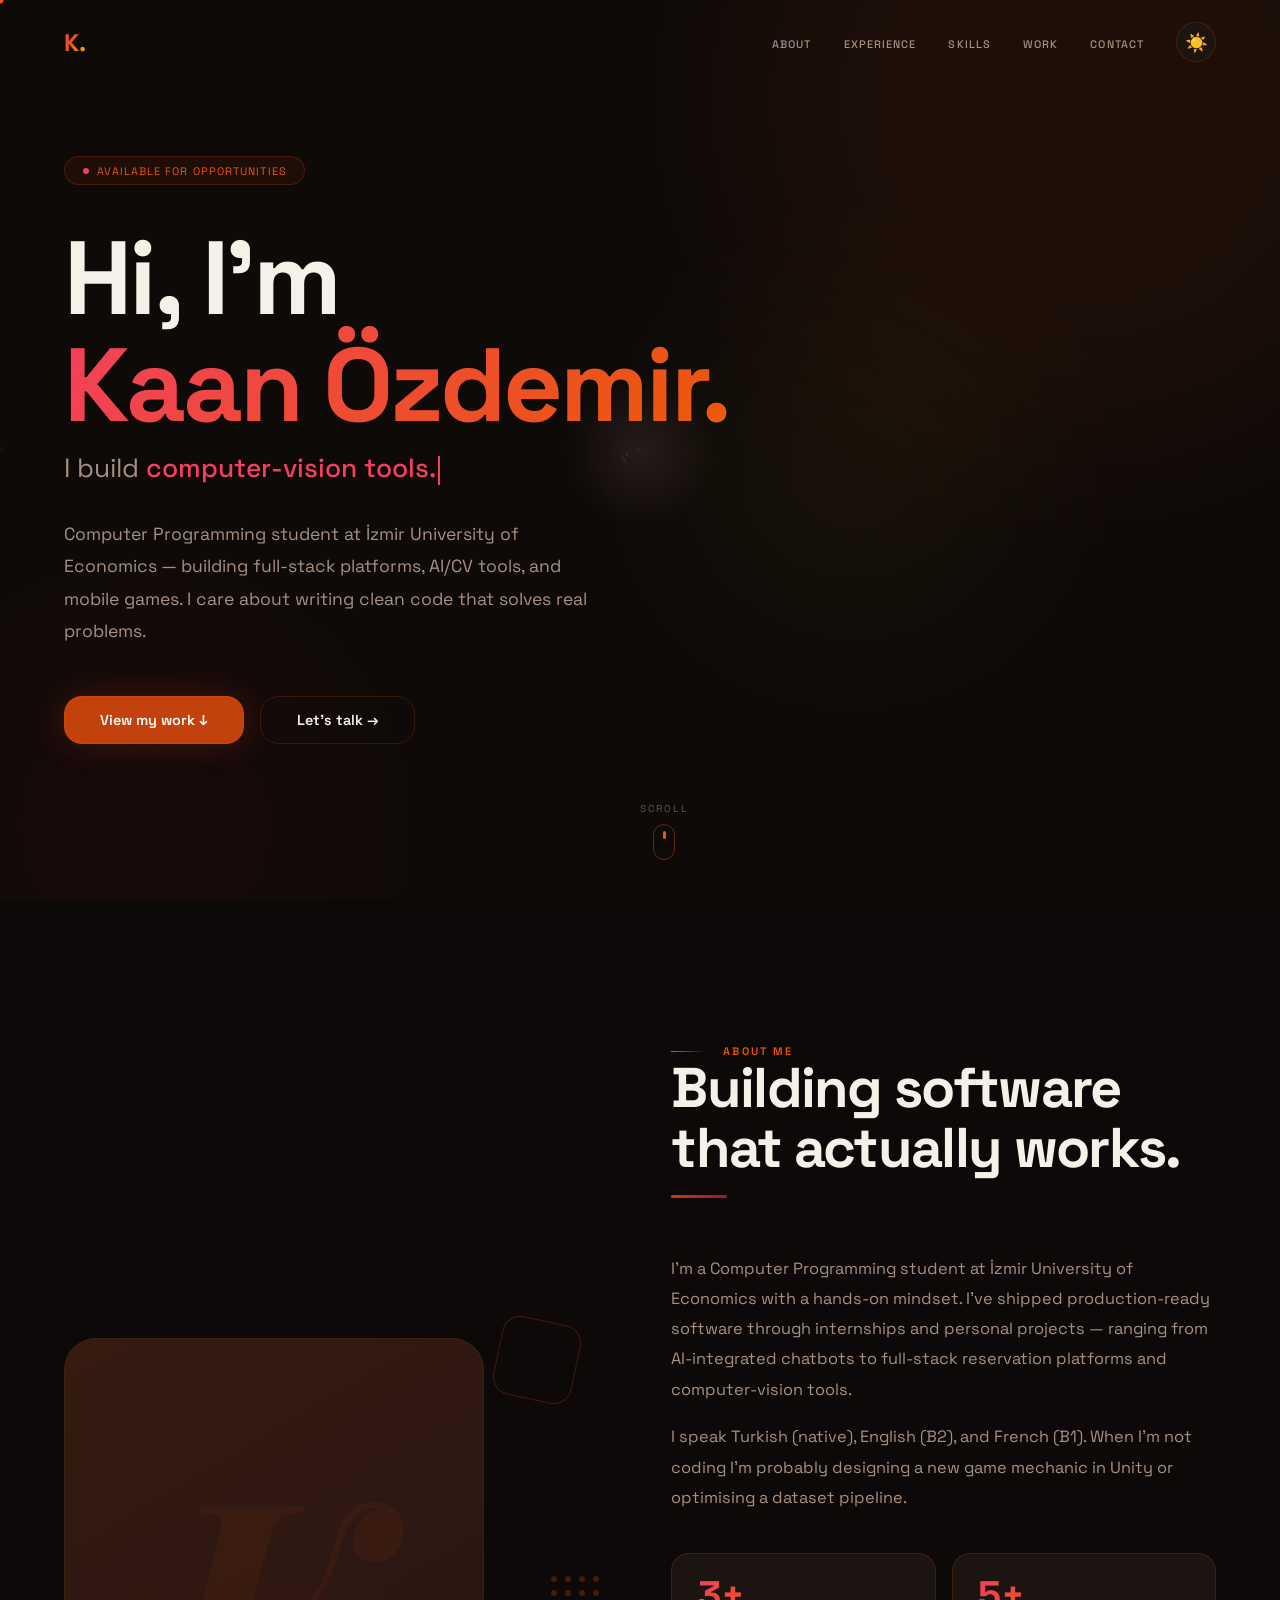
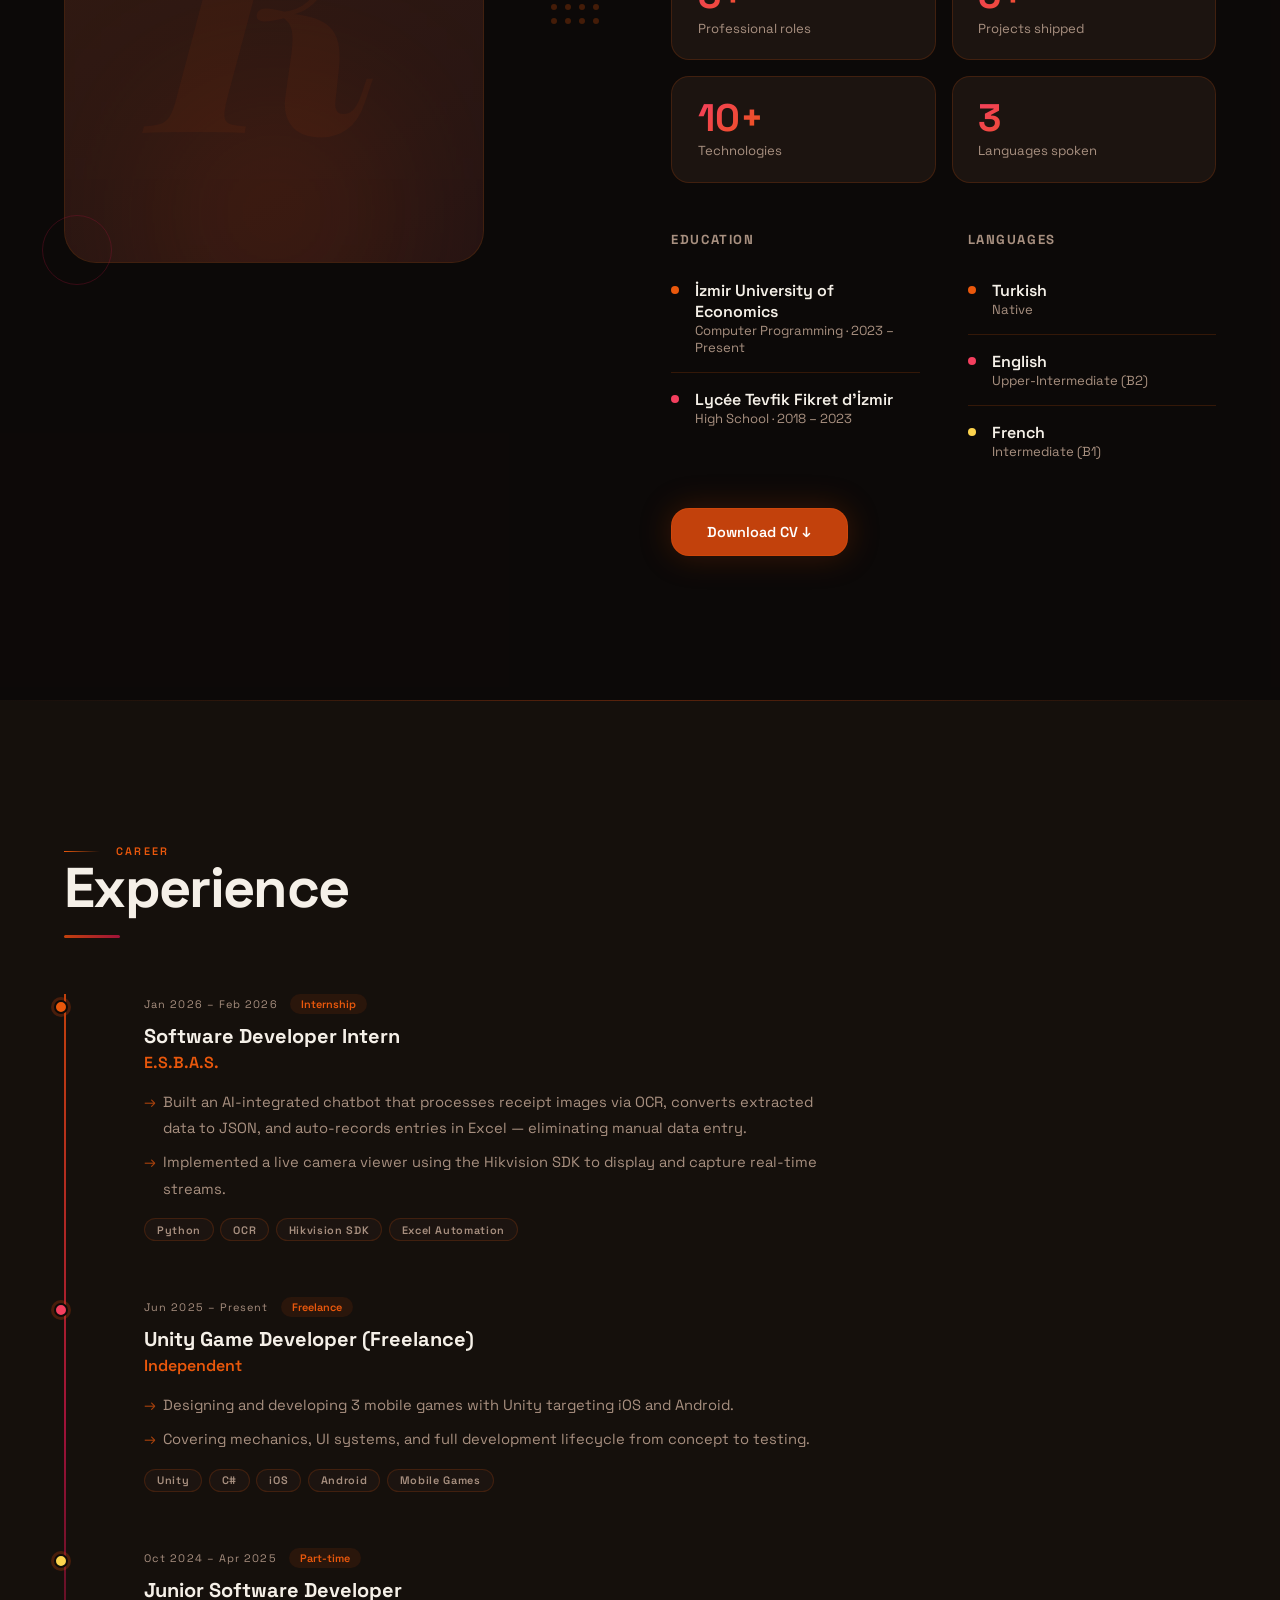
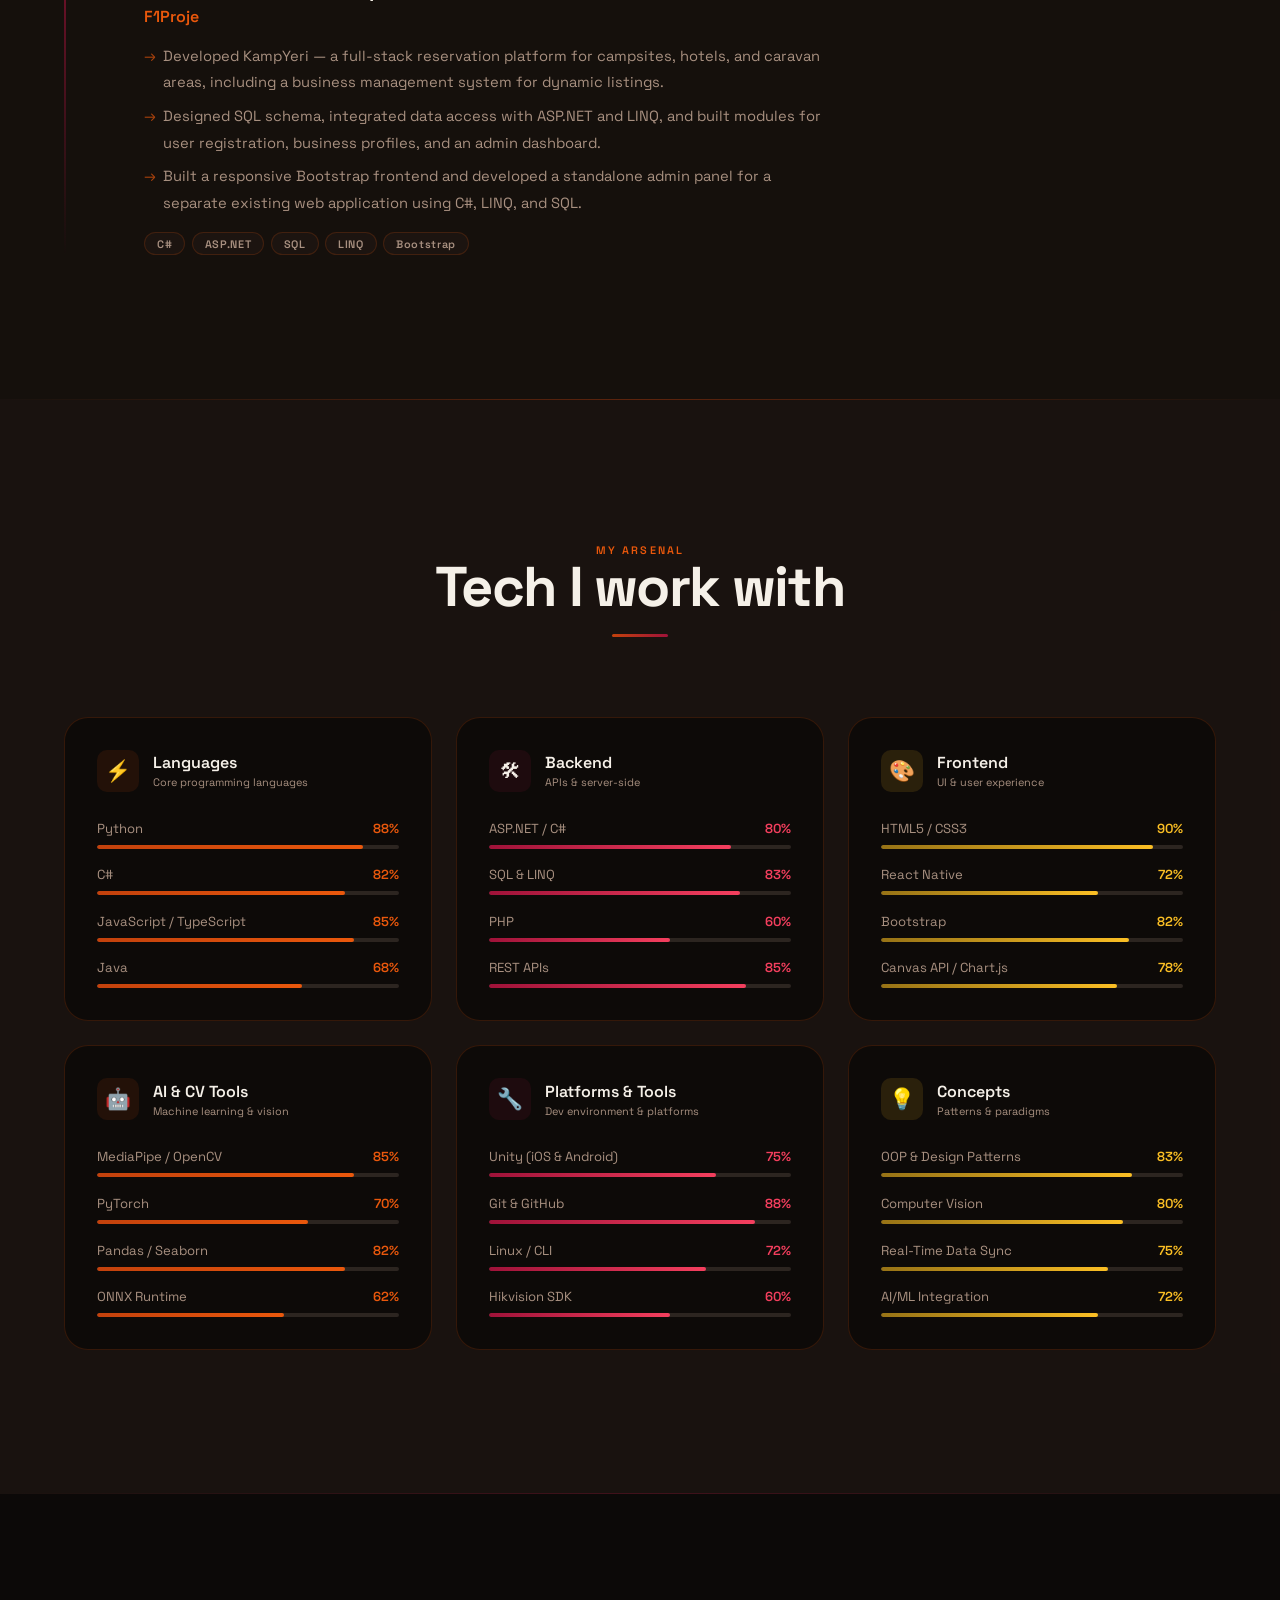
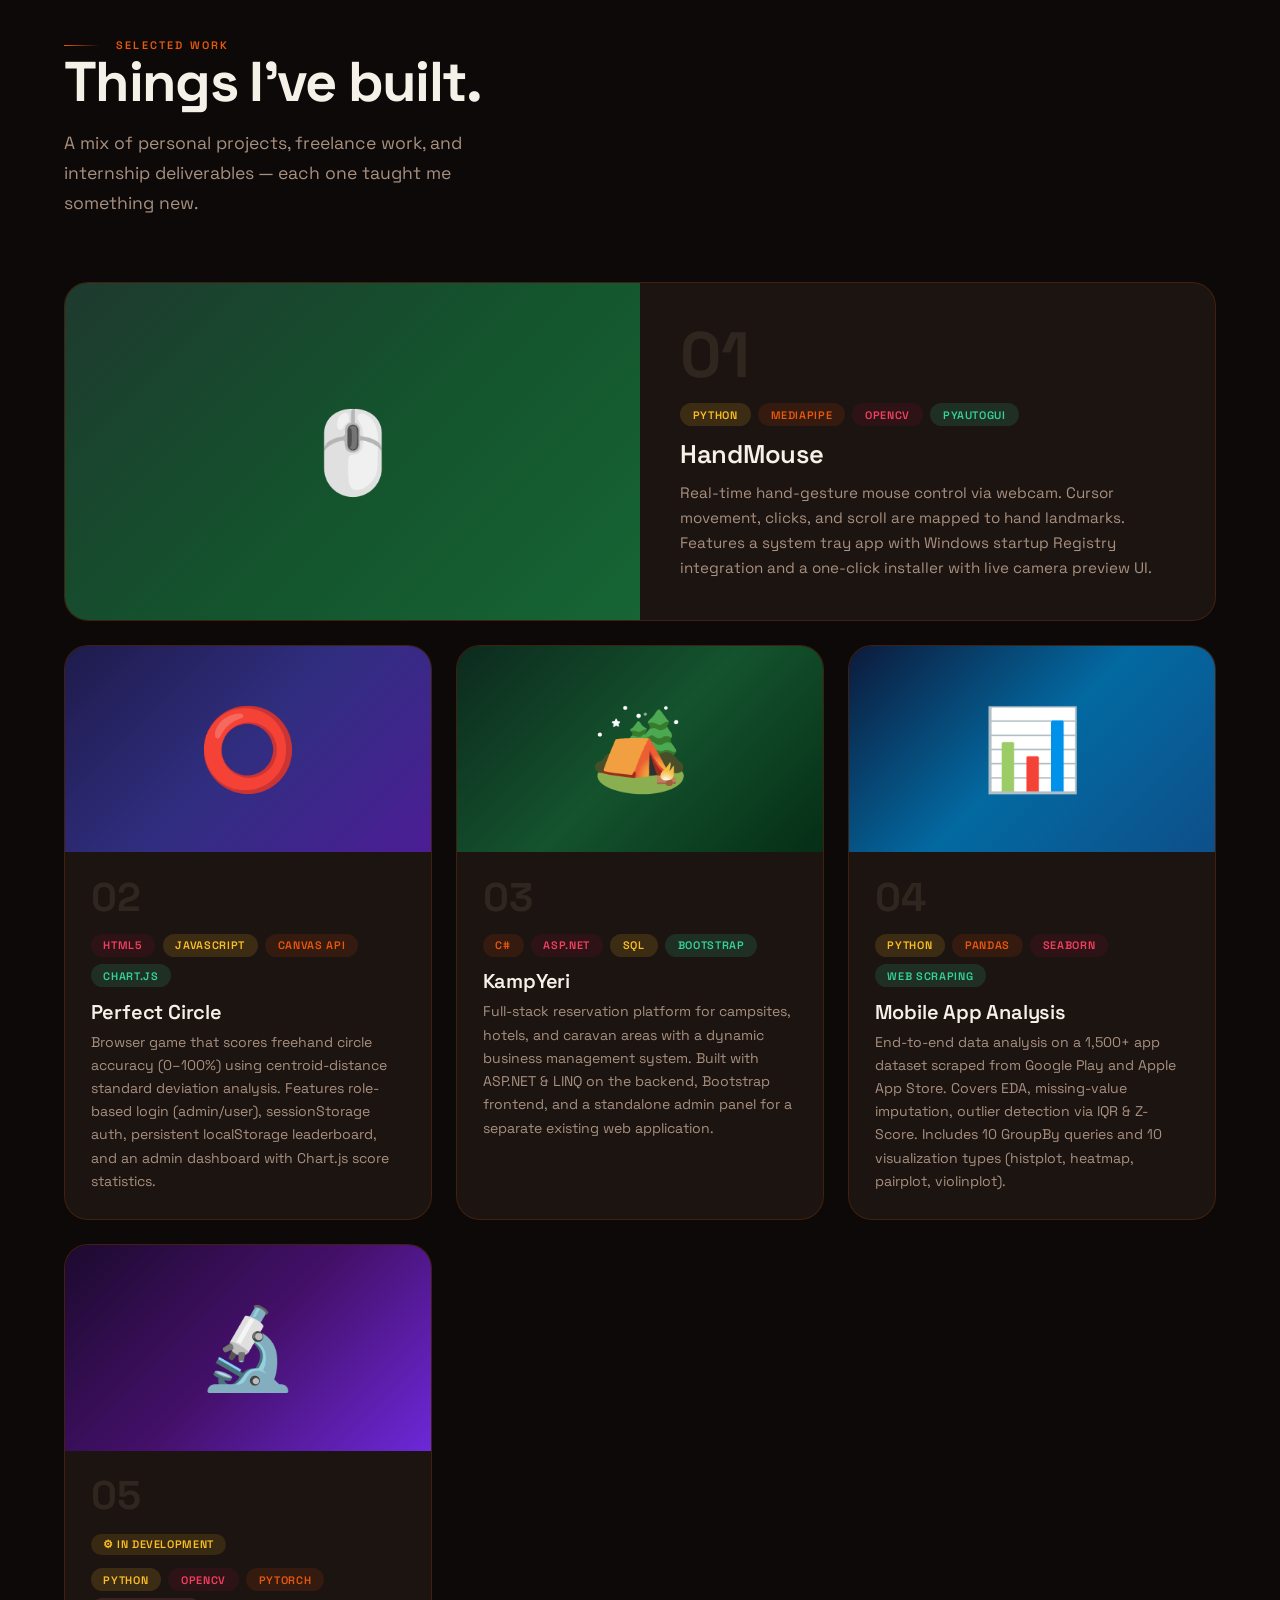
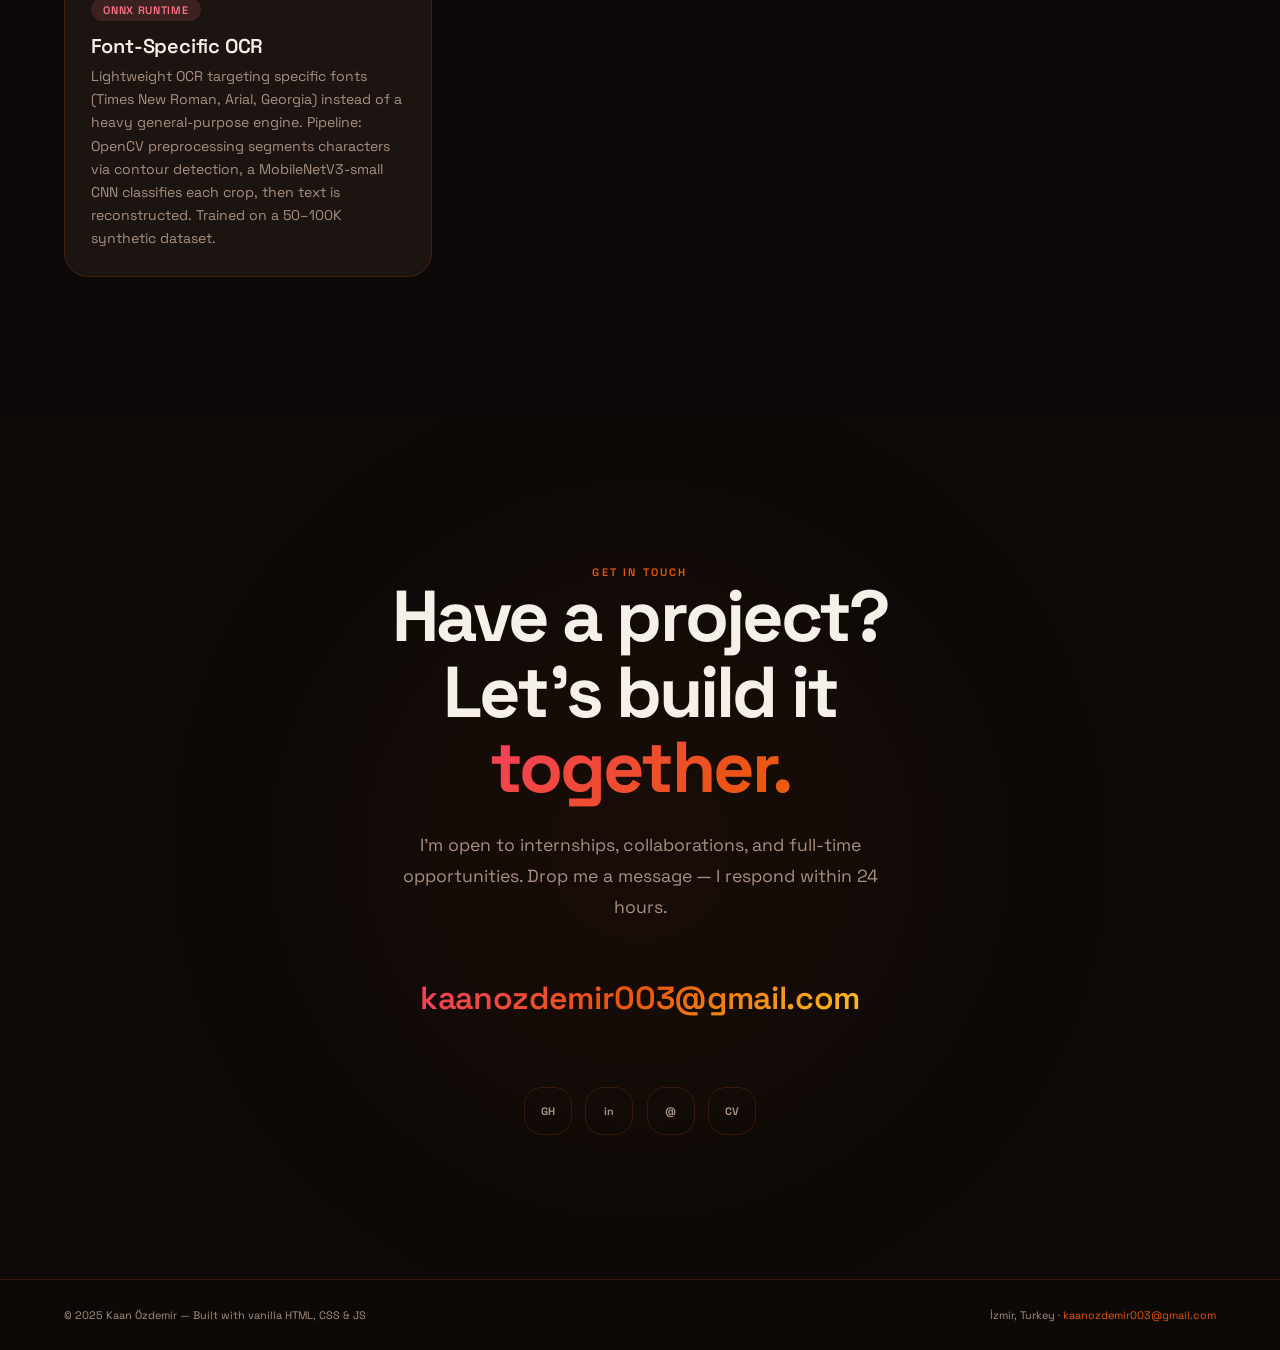
==== index.html @ 2bc6e8b9 "duzgun portfolio yuklemesi" ====
<!DOCTYPE html>
<html lang="en" data-theme="dark">
<head>
<meta charset="UTF-8">
<meta name="viewport" content="width=device-width, initial-scale=1.0">
<title>Kaan Özdemir — Software Developer</title>
<meta name="description" content="Software developer specialising in full-stack web, AI/CV solutions, and mobile games. Based in İzmir, Turkey.">

<!-- Fonts -->
<link href="https://fonts.googleapis.com/css2?family=Space+Grotesk:wght@300;400;500;600;700&family=Playfair+Display:ital,wght@1,700&display=swap" rel="stylesheet">

<!-- CSS — loaded in cascade order -->
<link rel="stylesheet" href="assets/css/00-reset.css">
<link rel="stylesheet" href="assets/css/01-tokens.css">
<link rel="stylesheet" href="assets/css/02-themes.css">
<link rel="stylesheet" href="assets/css/03-base.css">
<link rel="stylesheet" href="assets/css/04-layout.css">
<link rel="stylesheet" href="assets/css/05-cursor.css">
<link rel="stylesheet" href="assets/css/06-animations.css">
<link rel="stylesheet" href="assets/css/components/navbar.css">
<link rel="stylesheet" href="assets/css/components/hero.css">
<link rel="stylesheet" href="assets/css/components/button.css">
<link rel="stylesheet" href="assets/css/components/card.css">
<link rel="stylesheet" href="assets/css/components/timeline.css">
<link rel="stylesheet" href="assets/css/components/badge.css">
<link rel="stylesheet" href="assets/css/components/project-card.css">
<link rel="stylesheet" href="assets/css/components/footer.css">

<style>
/* ── Page-specific tweaks ── */
#about  { background: color-mix(in srgb, var(--bg) 88%, transparent); overflow: hidden; }
#contact { z-index: var(--z-content); }

.about-cols {
  display: grid;
  grid-template-columns: 1fr 1fr;
  gap: 3rem;
  margin-top: 2.5rem;
}
.about-col-title {
  font-size: var(--fs-sm);
  font-weight: 700;
  text-transform: uppercase;
  letter-spacing: .12em;
  color: var(--muted);
  margin-bottom: 1rem;
}
@media (max-width: 600px) { .about-cols { grid-template-columns: 1fr; } }
</style>
</head>
<body>

<!-- Fixed swirl canvas (always renders behind everything) -->
<canvas id="swirl-canvas"></canvas>

<!-- Custom cursor -->
<div class="cur-dot"  id="cdot"></div>
<div class="cur-ring" id="cring"></div>

<!-- ══════════════════════════════════════════
     NAV
════════════════════════════════════════════ -->
<nav class="navbar" id="navbar">
  <a href="#hero" class="logo">K.</a>
  <div class="nav-right">
    <ul class="nav-links">
      <li><a href="#about">About</a></li>
      <li><a href="#experience">Experience</a></li>
      <li><a href="#skills">Skills</a></li>
      <li><a href="#projects">Work</a></li>
      <li><a href="#contact">Contact</a></li>
    </ul>
    <button class="ttog" id="ttog" aria-label="Toggle theme">☀️</button>
  </div>
</nav>

<!-- ══════════════════════════════════════════
     HERO
════════════════════════════════════════════ -->
<section id="hero">
  <canvas id="hero-canvas"></canvas>
  <div class="orb orb1"></div>
  <div class="orb orb2"></div>
  <div class="orb orb3"></div>

  <div class="hero-content">
    <div class="hero-badge">
      <span class="bdot"></span>Available for opportunities
    </div>
    <h1 class="hero-name">
      Hi, I'm<br>
      <span class="gtxt">Kaan Özdemir.</span>
    </h1>
    <div class="hero-role">
      I build <span class="twt" id="tw"></span><span class="cblink"></span>
    </div>
    <p class="hero-desc">
      Computer Programming student at İzmir University of Economics — building
      full-stack platforms, AI/CV tools, and mobile games. I care about writing
      clean code that solves real problems.
    </p>
    <div class="hero-ctas">
      <a href="#projects" class="btn btn--primary">View my work ↓</a>
      <a href="#contact"  class="btn btn--ghost">Let's talk →</a>
    </div>
  </div>

  <div class="scr-hint">
    <span>Scroll</span>
    <div class="scr-mouse"><div class="scr-wheel"></div></div>
  </div>
</section>

<!-- ══════════════════════════════════════════
     ABOUT
════════════════════════════════════════════ -->
<section id="about">
  <div class="about-grid">
    <!-- Avatar card -->
    <div class="av-wrap rv">
      <div class="av-card">
        <div class="av-glow"></div>
        <div class="av-letter">K</div>
      </div>
      <div class="dq"></div>
      <div class="dc"></div>
      <div class="dd">
        <span></span><span></span><span></span><span></span>
        <span></span><span></span><span></span><span></span>
        <span></span><span></span><span></span><span></span>
        <span></span><span></span><span></span><span></span>
      </div>
    </div>

    <!-- Text side -->
    <div class="about-txt">
      <div class="eyebrow rv">About me</div>
      <h2 class="sec-title rv">Building software that actually works.</h2>
      <div class="aline rv"></div>

      <p class="rv">
        I'm a Computer Programming student at İzmir University of Economics with a
        hands-on mindset. I've shipped production-ready software through internships
        and personal projects — ranging from AI-integrated chatbots to full-stack
        reservation platforms and computer-vision tools.
      </p>
      <p class="rv">
        I speak Turkish (native), English (B2), and French (B1). When I'm not
        coding I'm probably designing a new game mechanic in Unity or optimising
        a dataset pipeline.
      </p>

      <!-- Stat cards -->
      <div class="stat-grid">
        <div class="stat-card rv d1"><div class="sn">3+</div><div class="sl">Professional roles</div></div>
        <div class="stat-card rv d2"><div class="sn">5+</div><div class="sl">Projects shipped</div></div>
        <div class="stat-card rv d1"><div class="sn">10+</div><div class="sl">Technologies</div></div>
        <div class="stat-card rv d2"><div class="sn">3</div><div class="sl">Languages spoken</div></div>
      </div>

      <!-- Education & Languages -->
      <div class="about-cols rv">
        <div>
          <div class="about-col-title">Education</div>
          <div class="info-row">
            <div class="info-dot"></div>
            <div>
              <div class="info-title">İzmir University of Economics</div>
              <div class="info-sub">Computer Programming · 2023 – Present</div>
            </div>
          </div>
          <div class="info-row">
            <div class="info-dot" style="background:var(--accent2-l)"></div>
            <div>
              <div class="info-title">Lycée Tevfik Fikret d'İzmir</div>
              <div class="info-sub">High School · 2018 – 2023</div>
            </div>
          </div>
        </div>
        <div>
          <div class="about-col-title">Languages</div>
          <div class="info-row">
            <div class="info-dot"></div>
            <div>
              <div class="info-title">Turkish</div>
              <div class="info-sub">Native</div>
            </div>
          </div>
          <div class="info-row">
            <div class="info-dot" style="background:var(--accent2-l)"></div>
            <div>
              <div class="info-title">English</div>
              <div class="info-sub">Upper-Intermediate (B2)</div>
            </div>
          </div>
          <div class="info-row">
            <div class="info-dot" style="background:var(--amber-l)"></div>
            <div>
              <div class="info-title">French</div>
              <div class="info-sub">Intermediate (B1)</div>
            </div>
          </div>
        </div>
      </div>

      <div class="rv" style="margin-top:2rem">
        <a href="Kaan_Ozdemir_CV.pdf" target="_blank" class="btn btn--primary">Download CV ↓</a>
      </div>
    </div>
  </div>
</section>

<!-- ══════════════════════════════════════════
     EXPERIENCE
════════════════════════════════════════════ -->
<section id="experience">
  <div class="eyebrow rv">Career</div>
  <h2 class="sec-title rv">Experience</h2>
  <div class="aline rv"></div>

  <div class="tl-wrap" style="max-width:760px">
    <div class="tl-line"></div>
    <!-- Items injected by experience-loader.js -->
    <div id="experience-wrap"></div>
  </div>
</section>

<!-- ══════════════════════════════════════════
     SKILLS
════════════════════════════════════════════ -->
<section id="skills">
  <div class="sk-header">
    <div class="eyebrow rv">My arsenal</div>
    <h2 class="sec-title rv">Tech I work with</h2>
    <div class="aline rv"></div>
  </div>
  <!-- Cards injected by skills-loader.js -->
  <div class="sk-grid" id="skills-grid"></div>
</section>

<!-- ══════════════════════════════════════════
     PROJECTS
════════════════════════════════════════════ -->
<section id="projects">
  <div class="eyebrow rv">Selected work</div>
  <h2 class="sec-title rv">Things I've built.</h2>
  <p class="proj-sub rv">
    A mix of personal projects, freelance work, and internship deliverables —
    each one taught me something new.
  </p>
  <!-- Cards injected by project-loader.js -->
  <div class="pg" id="projects-grid"></div>
</section>

<!-- ══════════════════════════════════════════
     CONTACT
════════════════════════════════════════════ -->
<section id="contact">
  <div class="c-orb"></div>
  <div class="eyebrow c-label rv">Get in touch</div>
  <h2 class="c-head rv">
    Have a project?<br>Let's build it <span class="gtxt">together.</span>
  </h2>
  <p class="c-sub rv">
    I'm open to internships, collaborations, and full-time opportunities.
    Drop me a message — I respond within 24 hours.
  </p>
  <a href="mailto:kaanozdemir003@gmail.com" class="c-email rv">
    kaanozdemir003@gmail.com
  </a><br><br>

  <div class="socials rv">
    <a href="https://github.com/Kozdemir03" target="_blank" rel="noopener" class="soc" title="GitHub">GH</a>
    <a href="https://linkedin.com/in/kaan-ozdemir-540637389" target="_blank" rel="noopener" class="soc" title="LinkedIn">in</a>
    <a href="mailto:kaanozdemir003@gmail.com" class="soc" title="Email">@</a>
    <a href="Kaan_Ozdemir_CV.pdf" target="_blank" class="soc" title="Download CV">CV</a>
  </div>
</section>

<!-- ══════════════════════════════════════════
     FOOTER
════════════════════════════════════════════ -->
<footer class="site-footer">
  <span>© 2025 Kaan Özdemir — Built with vanilla HTML, CSS &amp; JS</span>
  <span>İzmir, Turkey · <a href="mailto:kaanozdemir003@gmail.com">kaanozdemir003@gmail.com</a></span>
</footer>

<!-- JS — ES modules (no build step required) -->
<script type="module" src="assets/js/main.js"></script>

</body>
</html>
---- assets/css/01-tokens.css ----
/* ── DESIGN TOKENS ───────────────────────── */
:root {
  /* Fonts */
  --f-sans:    'Space Grotesk', sans-serif;
  --f-display: 'Playfair Display', serif;

  /* Font sizes */
  --fs-xs:   0.68rem;
  --fs-sm:   0.82rem;
  --fs-base: 1rem;
  --fs-lg:   1.1rem;
  --fs-xl:   1.25rem;
  --fs-2xl:  1.6rem;

  /* Spacing (8-pt scale) */
  --sp-1:  4px;
  --sp-2:  8px;
  --sp-3:  12px;
  --sp-4:  16px;
  --sp-6:  24px;
  --sp-8:  32px;
  --sp-12: 48px;
  --sp-16: 64px;
  --sp-24: 96px;

  /* Radius */
  --r-sm:   10px;
  --r-md:   18px;
  --r-lg:   24px;
  --r-xl:   32px;
  --r-full: 9999px;

  /* Transitions */
  --tr-fast: 150ms ease;
  --tr-base: 250ms ease;
  --tr-slow: 450ms ease;

  /* Z-index layers */
  --z-bg:     0;
  --z-content:10;
  --z-nav:    100;
  --z-cursor: 9999;
}
---- assets/css/02-themes.css ----
/* ── THEMES ──────────────────────────────── */
:root,
[data-theme="light"] {
  --bg:       #faf8f3;
  --surface:  #eee8da;
  --surface2: #e4ddd0;
  --card:     #f4f0e8;
  --accent:   #5b21b6;
  --accent-l: #7c3aed;
  --accent2:  #c2410c;
  --accent2-l:#ea580c;
  --amber:    #b45309;
  --amber-l:  #d97706;
  --text:     #1c1917;
  --muted:    #78716c;
  --border:   rgba(91,33,182,.14);
  --border-h: rgba(91,33,182,.38);
  --grad:     linear-gradient(135deg,#7c3aed,#ea580c,#d97706);
  --nav-blur: rgba(250,248,243,.92);
  --shadow:   0 4px 24px rgba(0,0,0,.06);
  --sh-lg:    0 12px 48px rgba(0,0,0,.10);
  /* Swirl palette RGB triplets */
  --pa: 96,165,250;
  --pb: 251,146,60;
}

[data-theme="dark"] {
  --bg:       #0d0a08;
  --surface:  #1c1410;
  --surface2: #261e17;
  --card:     #1f1812;
  --accent:   #c2410c;
  --accent-l: #ea580c;
  --accent2:  #9f1239;
  --accent2-l:#f43f5e;
  --amber:    #fbbf24;
  --amber-l:  #fcd34d;
  --text:     #f5f0e8;
  --muted:    #a89080;
  --border:   rgba(234,88,12,.18);
  --border-h: rgba(234,88,12,.48);
  --grad:     linear-gradient(135deg,#f43f5e,#ea580c,#fbbf24);
  --nav-blur: rgba(13,10,8,.9);
  --shadow:   0 4px 24px rgba(0,0,0,.35);
  --sh-lg:    0 12px 48px rgba(0,0,0,.5);
  --pa: 245,240,232;
  --pb: 244,63,94;
}
---- assets/css/03-base.css ----
/* ── BASE ─────────────────────────────────── */
body {
  font-family: var(--f-sans);
  background: var(--bg);
  color: var(--text);
  cursor: none;
  overflow-x: hidden;
  transition: background var(--tr-slow), color var(--tr-slow);
}

h1,h2,h3,h4 {
  line-height: 1.1;
  letter-spacing: -.02em;
}

p { line-height: 1.8; }

/* Gradient text utility */
.gtxt {
  background: var(--grad);
  -webkit-background-clip: text;
  -webkit-text-fill-color: transparent;
  background-clip: text;
  background-size: 200%;
  animation: gsh 6s ease infinite;
}
@keyframes gsh {
  0%,100% { background-position: 0% 50% }
  50%      { background-position: 100% 50% }
}

/* Eyebrow label */
.eyebrow {
  display: flex;
  align-items: center;
  gap: 1rem;
  font-size: var(--fs-xs);
  letter-spacing: .2em;
  text-transform: uppercase;
  color: var(--accent-l);
  font-weight: 600;
  transition: color var(--tr-slow);
}
.eyebrow::before {
  content: '';
  width: 36px;
  height: 1px;
  background: linear-gradient(to right, var(--accent-l), transparent);
}

/* Section title */
.sec-title {
  font-size: clamp(2rem, 5vw, 3.5rem);
  font-weight: 700;
  letter-spacing: -.03em;
  line-height: 1.08;
  margin-bottom: 1rem;
}

/* Accent line */
.aline {
  width: 56px;
  height: 3px;
  background: linear-gradient(to right, var(--accent), var(--accent2));
  border-radius: var(--r-full);
  margin-bottom: 3.5rem;
  transition: background var(--tr-slow);
}

/* Scroll reveal */
.rv {
  opacity: 0;
  transform: translateY(36px);
  transition: opacity .85s cubic-bezier(.4,0,.2,1),
              transform .85s cubic-bezier(.4,0,.2,1);
}
.rv.on { opacity: 1; transform: translateY(0); }
.d1 { transition-delay: .1s }
.d2 { transition-delay: .2s }
.d3 { transition-delay: .3s }

/* Canvas layers */
#swirl-canvas {
  position: fixed;
  inset: 0;
  pointer-events: none;
  z-index: var(--z-bg);
}
#hero-canvas {
  position: absolute;
  inset: 0;
  pointer-events: none;
  z-index: 0;
}

/* Reduced-motion overrides */
@media (prefers-reduced-motion: reduce) {
  *, *::before, *::after {
    animation-duration: .01ms !important;
    transition-duration: .01ms !important;
  }
  #swirl-canvas, #hero-canvas { display: none; }
}
---- assets/css/04-layout.css ----
/* ── LAYOUT ───────────────────────────────── */
.container {
  width: 100%;
  max-width: 1280px;
  margin: 0 auto;
  padding: 0 5%;
}

section {
  padding: 9rem 5%;
  position: relative;
  z-index: var(--z-content);
  transition: background var(--tr-slow);
}

/* Responsive */
@media (max-width: 900px) {
  section { padding: 6rem 4%; }
}
@media (max-width: 680px) {
  section { padding: 5rem 5%; }
}
---- assets/css/05-cursor.css ----
/* ── CUSTOM CURSOR ───────────────────────── */
.cur-dot {
  width: 7px; height: 7px;
  background: var(--accent-l);
  border-radius: 50%;
  position: fixed;
  pointer-events: none;
  z-index: var(--z-cursor);
  transform: translate(-50%,-50%);
  transition: transform var(--tr-fast), background var(--tr-slow);
}
.cur-ring {
  width: 32px; height: 32px;
  border: 1.5px solid color-mix(in srgb, var(--accent-l) 55%, transparent);
  border-radius: 50%;
  position: fixed;
  pointer-events: none;
  z-index: calc(var(--z-cursor) - 1);
  transform: translate(-50%,-50%);
  transition: width .25s, height .25s, border-color var(--tr-slow);
}

/* Click ripple */
.ripple {
  position: fixed;
  border-radius: 50%;
  border: 2px solid var(--accent-l);
  transform: translate(-50%,-50%);
  pointer-events: none;
  z-index: calc(var(--z-cursor) - 2);
  animation: rippleOut .65s cubic-bezier(.15,.6,.35,1) forwards;
  width: 0; height: 0;
}
@keyframes rippleOut {
  0%   { width:0;     height:0;     opacity:.8; border-width:2px }
  100% { width:100px; height:100px; opacity:0;  border-width:.5px }
}

@media (pointer: coarse) {
  .cur-dot, .cur-ring { display: none; }
  body { cursor: auto; }
}
---- assets/css/06-animations.css ----
/* ── ANIMATIONS ──────────────────────────── */
@keyframes fdUp  { from{opacity:0;transform:translateY(24px)} to{opacity:1;transform:translateY(0)} }
@keyframes fdDn  { from{opacity:0;transform:translateY(-16px)} to{opacity:1;transform:translateY(0)} }
@keyframes forb  { 0%,100%{transform:translate(0,0) scale(1)} 50%{transform:translate(40px,-40px) scale(1.05)} }
@keyframes bpls  { 0%,100%{opacity:1;transform:scale(1)} 50%{opacity:.4;transform:scale(.7)} }
@keyframes cblink{ 0%,100%{opacity:1} 50%{opacity:0} }
@keyframes swheel{ 0%{opacity:1;transform:translateY(0)} 80%{opacity:0;transform:translateY(10px)} 100%{opacity:0;transform:translateY(0)} }
@keyframes gsh   { 0%,100%{background-position:0% 50%} 50%{background-position:100% 50%} }
@keyframes tlBar { from{transform:scaleY(0)} to{transform:scaleY(1)} }
@keyframes skFill{ from{width:0} to{width:var(--target-w)} }

/* Floating orbs */
.orb { position:absolute; border-radius:50%; filter:blur(90px); pointer-events:none; }
.orb1{ width:700px;height:700px;background:var(--accent); top:-250px;right:-150px; opacity:.09;animation:forb 12s ease-in-out infinite }
.orb2{ width:450px;height:450px;background:var(--accent2);bottom:-150px;left:-80px;opacity:.07;animation:forb 14s ease-in-out infinite reverse }
.orb3{ width:300px;height:300px;background:var(--amber);  top:35%;left:55%;       opacity:.05;animation:forb 10s ease-in-out 2s infinite }
---- assets/css/components/navbar.css ----
/* ── NAVBAR ───────────────────────────────── */
.navbar {
  position: fixed;
  top: 0; left: 0; right: 0;
  z-index: var(--z-nav);
  padding: 1.4rem 5%;
  display: flex;
  justify-content: space-between;
  align-items: center;
  transition: all .4s;
}
.navbar.scrolled {
  background: var(--nav-blur);
  backdrop-filter: blur(20px);
  -webkit-backdrop-filter: blur(20px);
  border-bottom: 1px solid var(--border);
  padding: .9rem 5%;
}

.logo {
  font-size: 1.5rem;
  font-weight: 700;
  letter-spacing: -.02em;
  background: var(--grad);
  -webkit-background-clip: text;
  -webkit-text-fill-color: transparent;
  background-clip: text;
}

.nav-right {
  display: flex;
  align-items: center;
  gap: 2rem;
}
.nav-links {
  display: flex;
  gap: 2rem;
}
.nav-links a {
  color: var(--muted);
  font-size: var(--fs-xs);
  font-weight: 500;
  letter-spacing: .1em;
  text-transform: uppercase;
  transition: color var(--tr-base);
  position: relative;
}
.nav-links a::after {
  content: '';
  position: absolute;
  bottom: -3px; left: 0;
  width: 0; height: 1px;
  background: var(--accent-l);
  transition: width .3s;
}
.nav-links a:hover { color: var(--text); }
.nav-links a:hover::after,
.nav-links a.is-active::after { width: 100%; }
.nav-links a.is-active { color: var(--accent-l); }

/* Theme toggle button */
.ttog {
  width: 40px; height: 40px;
  border-radius: 50%;
  border: 1px solid var(--border);
  background: var(--surface);
  cursor: none;
  font-size: 1.15rem;
  display: flex;
  align-items: center;
  justify-content: center;
  transition: background var(--tr-slow), border-color var(--tr-slow), transform var(--tr-base);
  flex-shrink: 0;
}
.ttog:hover {
  border-color: var(--border-h);
  background: var(--surface2);
  transform: scale(1.1) rotate(15deg);
}

@media (max-width: 680px) {
  .nav-links { gap: 1.2rem; }
  .navbar { padding: 1rem 4%; }
  .navbar.scrolled { padding: .8rem 4%; }
}
@media (max-width: 480px) {
  .nav-links li:nth-child(3),
  .nav-links li:nth-child(4) { display: none; }
}
---- assets/css/components/hero.css ----
/* ── HERO ─────────────────────────────────── */
#hero {
  position: relative;
  min-height: 100vh;
  display: flex;
  align-items: center;
  padding: 0 5%;
  overflow: hidden;
  background: var(--bg);
  transition: background var(--tr-slow);
  z-index: var(--z-content);
}

.hero-content {
  position: relative;
  z-index: 2;
  max-width: 820px;
}

/* Status badge */
.hero-badge {
  display: inline-flex;
  align-items: center;
  gap: .55rem;
  background: color-mix(in srgb, var(--accent) 10%, transparent);
  border: 1px solid color-mix(in srgb, var(--accent) 25%, transparent);
  border-radius: var(--r-full);
  padding: .42rem 1.1rem;
  font-size: var(--fs-xs);
  color: var(--accent-l);
  margin-bottom: 2.5rem;
  letter-spacing: .1em;
  text-transform: uppercase;
  animation: fdUp .8s ease both;
}
.bdot {
  width: 6px; height: 6px;
  border-radius: 50%;
  background: var(--accent2-l);
  animation: bpls 2s infinite;
}

/* Name */
.hero-name {
  font-size: clamp(3rem, 8.5vw, 6.5rem);
  font-weight: 700;
  line-height: 1.03;
  letter-spacing: -.03em;
  margin-bottom: .75rem;
  animation: fdUp .8s .1s ease both;
}

/* Typewriter role line */
.hero-role {
  font-size: clamp(1.1rem, 2.8vw, 1.65rem);
  color: var(--muted);
  margin-bottom: 1.75rem;
  min-height: 2.4rem;
  animation: fdUp .8s .2s ease both;
}
.twt { color: var(--accent2-l); font-weight: 500; }
.cblink {
  display: inline-block;
  width: 2px; height: 1.1em;
  background: var(--accent2-l);
  vertical-align: text-bottom;
  margin-left: 2px;
  animation: cblink .85s infinite;
}

/* Description */
.hero-desc {
  font-size: var(--fs-lg);
  color: var(--muted);
  line-height: 1.85;
  max-width: 540px;
  margin-bottom: 3rem;
  animation: fdUp .8s .3s ease both;
}

/* CTA buttons */
.hero-ctas {
  display: flex;
  gap: 1rem;
  flex-wrap: wrap;
  animation: fdUp .8s .4s ease both;
}

/* Scroll hint */
.scr-hint {
  position: absolute;
  bottom: 2.5rem;
  left: 50%;
  transform: translateX(-50%);
  display: flex;
  flex-direction: column;
  align-items: center;
  gap: .55rem;
  animation: fdDn 1s 1.2s ease both;
}
.scr-hint span {
  font-size: .63rem;
  letter-spacing: .2em;
  text-transform: uppercase;
  color: var(--muted);
  opacity: .55;
}
.scr-mouse {
  width: 22px; height: 36px;
  border: 1.5px solid color-mix(in srgb, var(--accent-l) 40%, transparent);
  border-radius: 11px;
  display: flex;
  justify-content: center;
  padding-top: 6px;
}
.scr-wheel {
  width: 3px; height: 8px;
  background: var(--accent-l);
  border-radius: var(--r-full);
  animation: swheel 1.8s ease-in-out infinite;
}

@media (max-width: 680px) {
  .hero-ctas { flex-direction: column; }
  #hero { padding: 0 5% 6rem; }
}
---- assets/css/components/button.css ----
/* ── BUTTONS ──────────────────────────────── */
.btn {
  padding: .88rem 2.2rem;
  border-radius: var(--r-md);
  font-family: var(--f-sans);
  font-size: .9rem;
  font-weight: 600;
  cursor: none;
  display: inline-flex;
  align-items: center;
  gap: .5rem;
  transition: all .3s;
}

/* Primary */
.btn--primary {
  background: var(--accent);
  color: #fff;
  border: 1px solid color-mix(in srgb, var(--accent-l) 30%, transparent);
  box-shadow: 0 0 32px color-mix(in srgb, var(--accent) 25%, transparent);
  transition: all .3s, background var(--tr-slow), box-shadow var(--tr-slow);
}
.btn--primary:hover {
  transform: translateY(-3px);
  box-shadow: 0 0 52px color-mix(in srgb, var(--accent) 45%, transparent);
}

/* Ghost / outline */
.btn--ghost {
  background: transparent;
  color: var(--text);
  border: 1px solid var(--border);
  transition: all .3s, border-color var(--tr-slow), color var(--tr-slow);
}
.btn--ghost:hover {
  border-color: var(--border-h);
  color: var(--accent-l);
  background: color-mix(in srgb, var(--accent) 6%, transparent);
  transform: translateY(-3px);
}

/* Small variant */
.btn--sm {
  padding: .5rem 1.2rem;
  font-size: var(--fs-xs);
  border-radius: var(--r-sm);
}
---- assets/css/components/card.css ----
/* ── CARDS (generic) ─────────────────────── */

/* ─ About avatar card ─ */
.av-wrap { position: relative; }
.av-card {
  aspect-ratio: 4/5;
  max-width: 420px;
  background: var(--surface);
  border: 1px solid var(--border);
  border-radius: var(--r-xl);
  position: relative;
  overflow: hidden;
  transition: background var(--tr-slow), border-color var(--tr-slow);
}
.av-card::before {
  content: '';
  position: absolute;
  inset: 0;
  background: linear-gradient(150deg,
    color-mix(in srgb, var(--accent) 15%, transparent),
    color-mix(in srgb, var(--accent2) 7%, transparent));
}
.av-glow {
  position: absolute;
  bottom: -60px; left: 50%;
  transform: translateX(-50%);
  width: 220px; height: 220px;
  background: var(--accent);
  filter: blur(80px);
  opacity: .16;
  transition: background var(--tr-slow);
}
.av-letter {
  position: absolute;
  inset: 0;
  display: flex;
  align-items: center;
  justify-content: center;
  font-size: 20rem;
  font-weight: 700;
  color: color-mix(in srgb, var(--accent) 8%, transparent);
  font-family: var(--f-display);
  font-style: italic;
  line-height: 1;
  user-select: none;
}

/* Decorative shapes */
.dq {
  position: absolute;
  top: -18px; right: -18px;
  width: 80px; height: 80px;
  border: 1.5px solid color-mix(in srgb, var(--accent) 30%, transparent);
  border-radius: 18px;
  transform: rotate(12deg);
}
.dc {
  position: absolute;
  bottom: -22px; left: -22px;
  width: 70px; height: 70px;
  border: 1.5px solid color-mix(in srgb, var(--accent2) 30%, transparent);
  border-radius: 50%;
}
.dd {
  position: absolute;
  top: 50%; right: -40px;
  transform: translateY(-50%);
  display: grid;
  grid-template-columns: repeat(4, 6px);
  gap: 8px;
}
.dd span {
  width: 6px; height: 6px;
  border-radius: 50%;
  background: color-mix(in srgb, var(--accent-l) 25%, transparent);
  display: block;
}

/* ─ About text ─ */
.about-grid {
  display: grid;
  grid-template-columns: 1fr 1.1fr;
  gap: 7rem;
  align-items: center;
}
.about-txt p {
  color: var(--muted);
  line-height: 1.85;
  margin-bottom: 1.1rem;
  font-size: 1.02rem;
  transition: color var(--tr-slow);
}

/* ─ Stat cards ─ */
.stat-grid {
  display: grid;
  grid-template-columns: 1fr 1fr;
  gap: 1rem;
  margin: 2.5rem 0 3rem;
}
.stat-card {
  padding: 1.4rem 1.6rem;
  background: var(--surface);
  border: 1px solid var(--border);
  border-radius: var(--r-md);
  transition: border-color .3s, transform .3s, background var(--tr-slow);
}
.stat-card:hover {
  border-color: var(--border-h);
  transform: translateY(-3px);
}
.sn {
  font-size: 2.4rem;
  font-weight: 700;
  line-height: 1;
  margin-bottom: .3rem;
  background: var(--grad);
  -webkit-background-clip: text;
  -webkit-text-fill-color: transparent;
  background-clip: text;
}
.sl { font-size: var(--fs-sm); color: var(--muted); }

/* ─ Education / language card ─ */
.info-row {
  display: flex;
  align-items: flex-start;
  gap: 1rem;
  padding: 1rem 0;
  border-bottom: 1px solid var(--border);
}
.info-row:last-child { border-bottom: none; }
.info-dot {
  width: 8px; height: 8px;
  background: var(--accent-l);
  border-radius: 50%;
  flex-shrink: 0;
  margin-top: 6px;
}
.info-title { font-weight: 600; font-size: var(--fs-base); }
.info-sub   { font-size: var(--fs-sm); color: var(--muted); }

@media (max-width: 900px) {
  .about-grid { grid-template-columns: 1fr; gap: 3rem; }
  .av-card { max-width: 100%; }
  .stat-grid { grid-template-columns: 1fr; }
}
---- assets/css/components/timeline.css ----
/* ── EXPERIENCE TIMELINE ─────────────────── */
#experience {
  background: color-mix(in srgb, var(--surface) 60%, transparent);
  overflow: hidden;
}
#experience::before {
  content: '';
  position: absolute;
  top: 0; left: 0; right: 0;
  height: 1px;
  background: linear-gradient(to right,
    transparent,
    color-mix(in srgb, var(--accent) 40%, transparent),
    transparent);
}

.tl-wrap {
  position: relative;
  padding-left: 2rem;
}
.tl-line {
  position: absolute;
  left: 0;
  top: 0; bottom: 0;
  width: 2px;
  background: linear-gradient(to bottom,
    var(--accent),
    var(--accent2),
    transparent);
  transform-origin: top;
  animation: tlBar 1.5s cubic-bezier(.4,0,.2,1) both;
}

.tl-item {
  position: relative;
  padding: 0 0 3.5rem 3rem;
}
.tl-item:last-child { padding-bottom: 0; }

/* Dot on timeline */
.tl-dot {
  position: absolute;
  left: -2.6rem;
  top: 6px;
  width: 14px; height: 14px;
  border-radius: 50%;
  background: var(--accent-l);
  border: 2px solid var(--bg);
  box-shadow: 0 0 0 3px color-mix(in srgb, var(--accent) 30%, transparent);
  transition: background var(--tr-slow);
}
.tl-item:nth-child(2) .tl-dot { background: var(--accent2-l); }
.tl-item:nth-child(3) .tl-dot { background: var(--amber-l); }

.tl-meta {
  display: flex;
  align-items: center;
  gap: .75rem;
  flex-wrap: wrap;
  margin-bottom: .55rem;
}
.tl-period {
  font-size: var(--fs-xs);
  color: var(--muted);
  letter-spacing: .1em;
}
.tl-type {
  font-size: var(--fs-xs);
  padding: .2rem .7rem;
  border-radius: var(--r-full);
  background: color-mix(in srgb, var(--accent) 12%, transparent);
  color: var(--accent-l);
  font-weight: 600;
}
.tl-role {
  font-size: var(--fs-xl);
  font-weight: 700;
  margin-bottom: .2rem;
}
.tl-company {
  font-size: var(--fs-base);
  color: var(--accent-l);
  font-weight: 600;
  margin-bottom: 1rem;
  transition: color var(--tr-slow);
}
.tl-bullets {
  color: var(--muted);
  font-size: .92rem;
  line-height: 1.8;
  margin-bottom: 1rem;
}
.tl-bullets li {
  position: relative;
  padding-left: 1.2rem;
  margin-bottom: .45rem;
}
.tl-bullets li::before {
  content: '→';
  position: absolute;
  left: 0;
  color: var(--accent-l);
  opacity: .7;
}

.tl-tags {
  display: flex;
  flex-wrap: wrap;
  gap: .4rem;
}
.tl-tag {
  padding: .22rem .75rem;
  border-radius: var(--r-full);
  font-size: var(--fs-xs);
  font-weight: 600;
  letter-spacing: .06em;
  border: 1px solid var(--border);
  color: var(--muted);
  background: var(--surface);
  transition: border-color var(--tr-slow), background var(--tr-slow);
}
---- assets/css/components/badge.css ----
/* ── SKILL BADGES / CATEGORIES ───────────── */
#skills {
  background: color-mix(in srgb, var(--surface) 88%, transparent);
  position: relative;
  overflow: hidden;
  transition: background var(--tr-slow);
}
#skills::before {
  content: '';
  position: absolute;
  top: 0; left: 0; right: 0; height: 1px;
  background: linear-gradient(to right,
    transparent,
    color-mix(in srgb, var(--accent) 40%, transparent),
    transparent);
}
#skills::after {
  content: '';
  position: absolute;
  bottom: 0; left: 0; right: 0; height: 1px;
  background: linear-gradient(to right,
    transparent,
    color-mix(in srgb, var(--accent2) 30%, transparent),
    transparent);
}

.sk-header {
  text-align: center;
  margin-bottom: 5rem;
}
.sk-header .eyebrow { justify-content: center; }
.sk-header .eyebrow::before { display: none; }
.sk-header .aline { margin: 1rem auto 0; }

.sk-grid {
  display: grid;
  grid-template-columns: repeat(auto-fit, minmax(300px, 1fr));
  gap: 1.5rem;
}

.sk-cat {
  background: var(--bg);
  border: 1px solid var(--border);
  border-radius: var(--r-lg);
  padding: 2rem;
  transition: border-color .3s, transform .3s, background var(--tr-slow);
}
.sk-cat:hover {
  border-color: var(--border-h);
  transform: translateY(-5px);
}
.sk-head {
  display: flex;
  align-items: center;
  gap: .85rem;
  margin-bottom: 1.75rem;
}
.sk-icon {
  width: 42px; height: 42px;
  border-radius: var(--r-sm);
  display: flex;
  align-items: center;
  justify-content: center;
  font-size: 1.3rem;
  flex-shrink: 0;
}
.sk-name  { font-size: var(--fs-base); font-weight: 600; }
.sk-desc  { font-size: var(--fs-xs); color: var(--muted); margin-top: .1rem; }

.sk-row { margin-bottom: 1.1rem; }
.sk-rh  { display: flex; justify-content: space-between; font-size: var(--fs-sm); margin-bottom: .5rem; }
.sk-rn  { color: var(--muted); }
.sk-rp  { font-weight: 600; }

.sk-bar  { height: 4px; background: color-mix(in srgb, var(--muted) 20%, transparent); border-radius: var(--r-full); overflow: hidden; }
.sk-fill { height: 100%; border-radius: var(--r-full); width: 0; transition: width 1.3s cubic-bezier(.4,0,.2,1); }
---- assets/css/components/project-card.css ----
/* ── PROJECT CARDS ───────────────────────── */
#projects { background: color-mix(in srgb, var(--bg) 88%, transparent); }

.proj-sub {
  font-size: var(--fs-lg);
  color: var(--muted);
  max-width: 480px;
  line-height: 1.7;
  margin-bottom: 4rem;
}

.pg {
  display: grid;
  grid-template-columns: repeat(auto-fit, minmax(340px, 1fr));
  gap: 1.5rem;
}

/* Card */
.pc {
  background: var(--surface);
  border: 1px solid var(--border);
  border-radius: var(--r-lg);
  overflow: hidden;
  cursor: none;
  transform-style: preserve-3d;
  transition: border-color .3s, box-shadow .3s, background var(--tr-slow), transform .08s linear;
}
.pc:hover {
  border-color: var(--border-h);
  box-shadow: var(--shadow);
}

/* Thumbnail */
.pt {
  aspect-ratio: 16/9;
  position: relative;
  overflow: hidden;
}
.pti {
  width: 100%; height: 100%;
  display: flex;
  align-items: center;
  justify-content: center;
  font-size: 5rem;
  transition: transform .5s;
}
.pc:hover .pti { transform: scale(1.06); }

/* Overlay buttons on hover */
.pov {
  position: absolute;
  inset: 0;
  background: rgba(0,0,0,.55);
  display: flex;
  align-items: center;
  justify-content: center;
  gap: .75rem;
  opacity: 0;
  transition: opacity .3s;
  backdrop-filter: blur(4px);
}
.pc:hover .pov { opacity: 1; }
.pob {
  padding: .6rem 1.3rem;
  border: 1px solid rgba(255,255,255,.25);
  border-radius: var(--r-sm);
  color: #fff;
  font-size: var(--fs-xs);
  font-weight: 600;
  font-family: var(--f-sans);
  cursor: none;
  background: rgba(255,255,255,.08);
  transition: all .2s;
}
.pob:hover { background: var(--accent); border-color: var(--accent); }

/* Card body */
.pb { padding: 1.6rem; }
.ptags { display: flex; gap: .45rem; flex-wrap: wrap; margin-bottom: .85rem; }
.tag {
  padding: .28rem .8rem;
  border-radius: var(--r-full);
  font-size: var(--fs-xs);
  font-weight: 600;
  letter-spacing: .06em;
  text-transform: uppercase;
}
/* Tag color variants */
.tv { background: color-mix(in srgb, var(--accent)  14%, transparent); color: var(--accent-l); }
.tc { background: color-mix(in srgb, var(--accent2) 14%, transparent); color: var(--accent2-l); }
.ta { background: color-mix(in srgb, var(--amber)   14%, transparent); color: var(--amber); }
.tg { background: rgba(52,211,153,.14);  color: #34d399; }
.tr { background: rgba(251,113,133,.14); color: #fb7185; }

.ptitle {
  font-size: var(--fs-xl);
  font-weight: 600;
  margin-bottom: .5rem;
  letter-spacing: -.01em;
}
.pdesc {
  font-size: .88rem;
  color: var(--muted);
  line-height: 1.65;
}
.pnum {
  font-size: 4rem;
  font-weight: 700;
  line-height: 1;
  margin-bottom: 1rem;
  color: color-mix(in srgb, var(--muted) 15%, transparent);
}

/* Dev badge */
.dev-badge {
  display: inline-flex;
  align-items: center;
  gap: .4rem;
  font-size: var(--fs-xs);
  padding: .22rem .75rem;
  border-radius: var(--r-full);
  background: color-mix(in srgb, var(--amber) 12%, transparent);
  color: var(--amber);
  font-weight: 600;
  letter-spacing: .06em;
  text-transform: uppercase;
  margin-bottom: .85rem;
}

/* Featured (full-width) card */
.pc.feat {
  grid-column: 1 / -1;
  display: grid;
  grid-template-columns: 1fr 1fr;
}
.pc.feat .pt  { aspect-ratio: unset; min-height: 280px; }
.pc.feat .pb  { padding: 2.5rem; display: flex; flex-direction: column; justify-content: center; }
.pc.feat .ptitle { font-size: var(--fs-2xl); margin-bottom: .75rem; }
.pc.feat .pdesc  { font-size: .95rem; }
.pc.feat .pnum   { font-size: 4rem; }

@media (max-width: 900px) {
  .pc.feat { grid-template-columns: 1fr; }
  .pc.feat .pt { min-height: 200px; aspect-ratio: 16/9; }
  .pg { grid-template-columns: 1fr; }
}
---- assets/css/components/footer.css ----
/* ── CONTACT & FOOTER ────────────────────── */
#contact {
  text-align: center;
  position: relative;
  overflow: hidden;
  background: transparent;
}
.c-orb {
  position: absolute;
  width: 600px; height: 600px;
  background: var(--accent);
  border-radius: 50%;
  filter: blur(130px);
  opacity: .06;
  top: 50%; left: 50%;
  transform: translate(-50%,-50%);
  pointer-events: none;
  transition: background var(--tr-slow);
}
.c-label { justify-content: center; }
.c-label::before { display: none; }
.c-head {
  font-size: clamp(2.2rem, 6vw, 4.5rem);
  font-weight: 700;
  letter-spacing: -.04em;
  line-height: 1.05;
  max-width: 700px;
  margin: 0 auto 1.5rem;
}
.c-sub {
  font-size: var(--fs-lg);
  color: var(--muted);
  max-width: 480px;
  margin: 0 auto 3.5rem;
  line-height: 1.75;
}
.c-email {
  display: inline-block;
  font-size: clamp(1.2rem, 3.5vw, 2rem);
  font-weight: 600;
  background: var(--grad);
  -webkit-background-clip: text;
  -webkit-text-fill-color: transparent;
  background-clip: text;
  margin-bottom: 3rem;
  letter-spacing: -.01em;
  transition: opacity .2s;
}
.c-email:hover { opacity: .75; }

.socials {
  display: flex;
  justify-content: center;
  gap: .85rem;
}
.soc {
  width: 48px; height: 48px;
  border: 1px solid var(--border);
  border-radius: var(--r-md);
  display: flex;
  align-items: center;
  justify-content: center;
  color: var(--muted);
  font-size: var(--fs-xs);
  font-weight: 700;
  cursor: none;
  transition: all .3s, border-color var(--tr-slow), background var(--tr-slow);
}
.soc:hover {
  border-color: var(--border-h);
  color: var(--accent-l);
  background: color-mix(in srgb, var(--accent) 8%, transparent);
  transform: translateY(-4px);
}

/* Footer bar */
.site-footer {
  padding: 1.75rem 5%;
  border-top: 1px solid var(--border);
  display: flex;
  justify-content: space-between;
  align-items: center;
  font-size: var(--fs-xs);
  color: var(--muted);
  position: relative;
  z-index: var(--z-content);
  background: color-mix(in srgb, var(--bg) 92%, transparent);
  transition: background var(--tr-slow), border-color var(--tr-slow);
}
.site-footer a { color: var(--accent-l); }

@media (max-width: 680px) {
  .site-footer { flex-direction: column; gap: .5rem; text-align: center; }
}
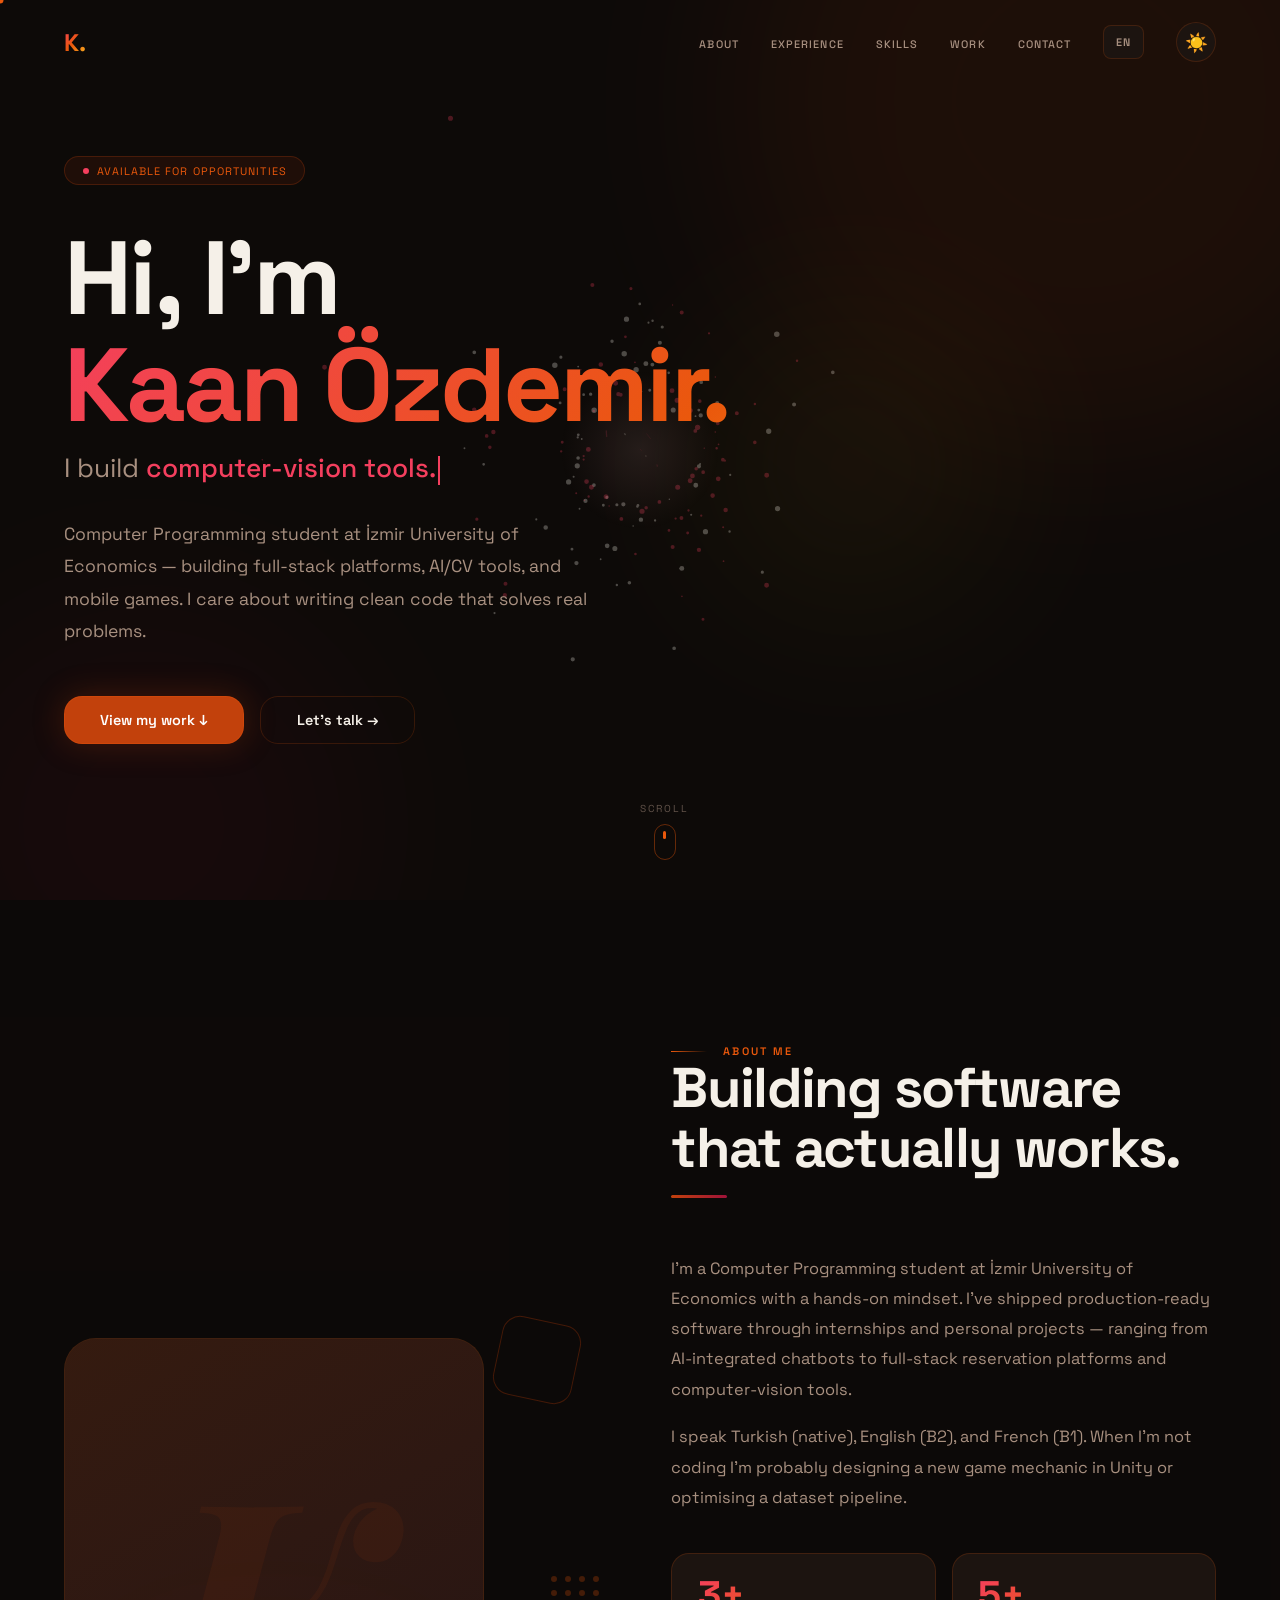
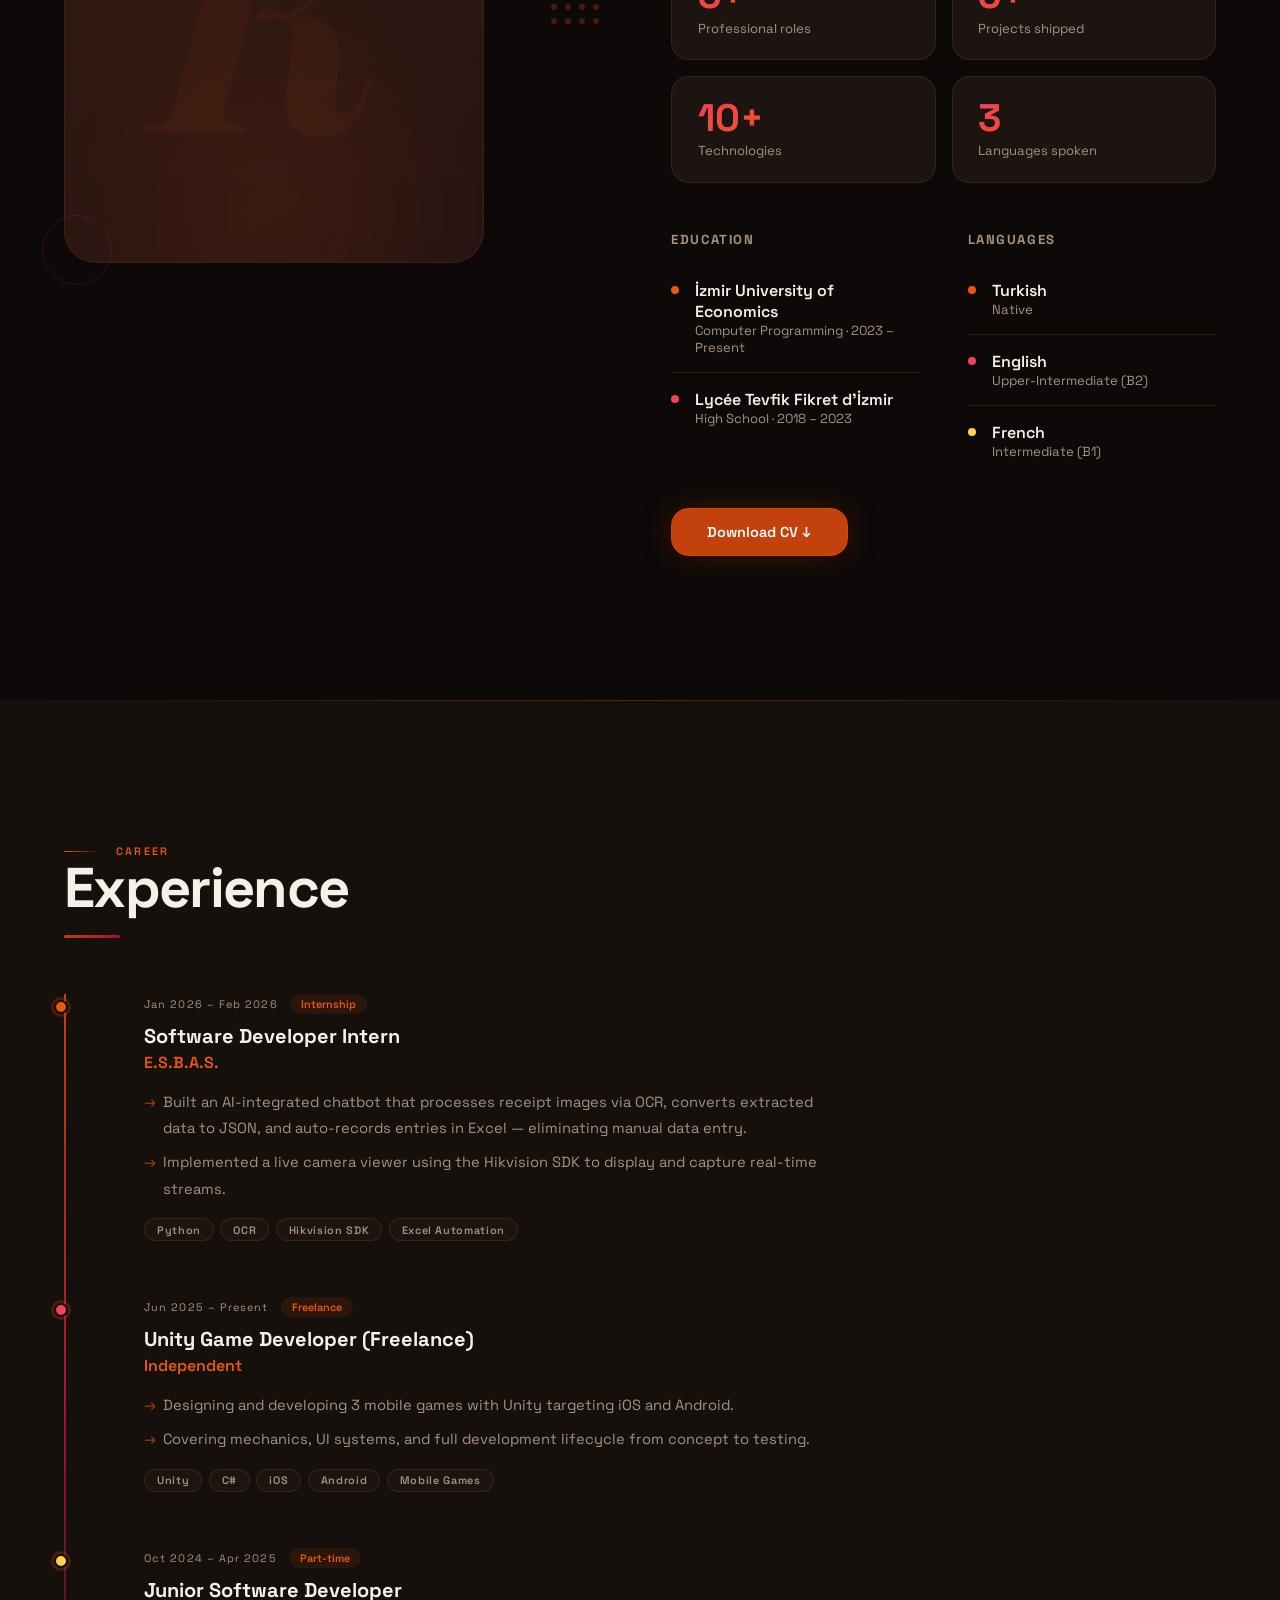
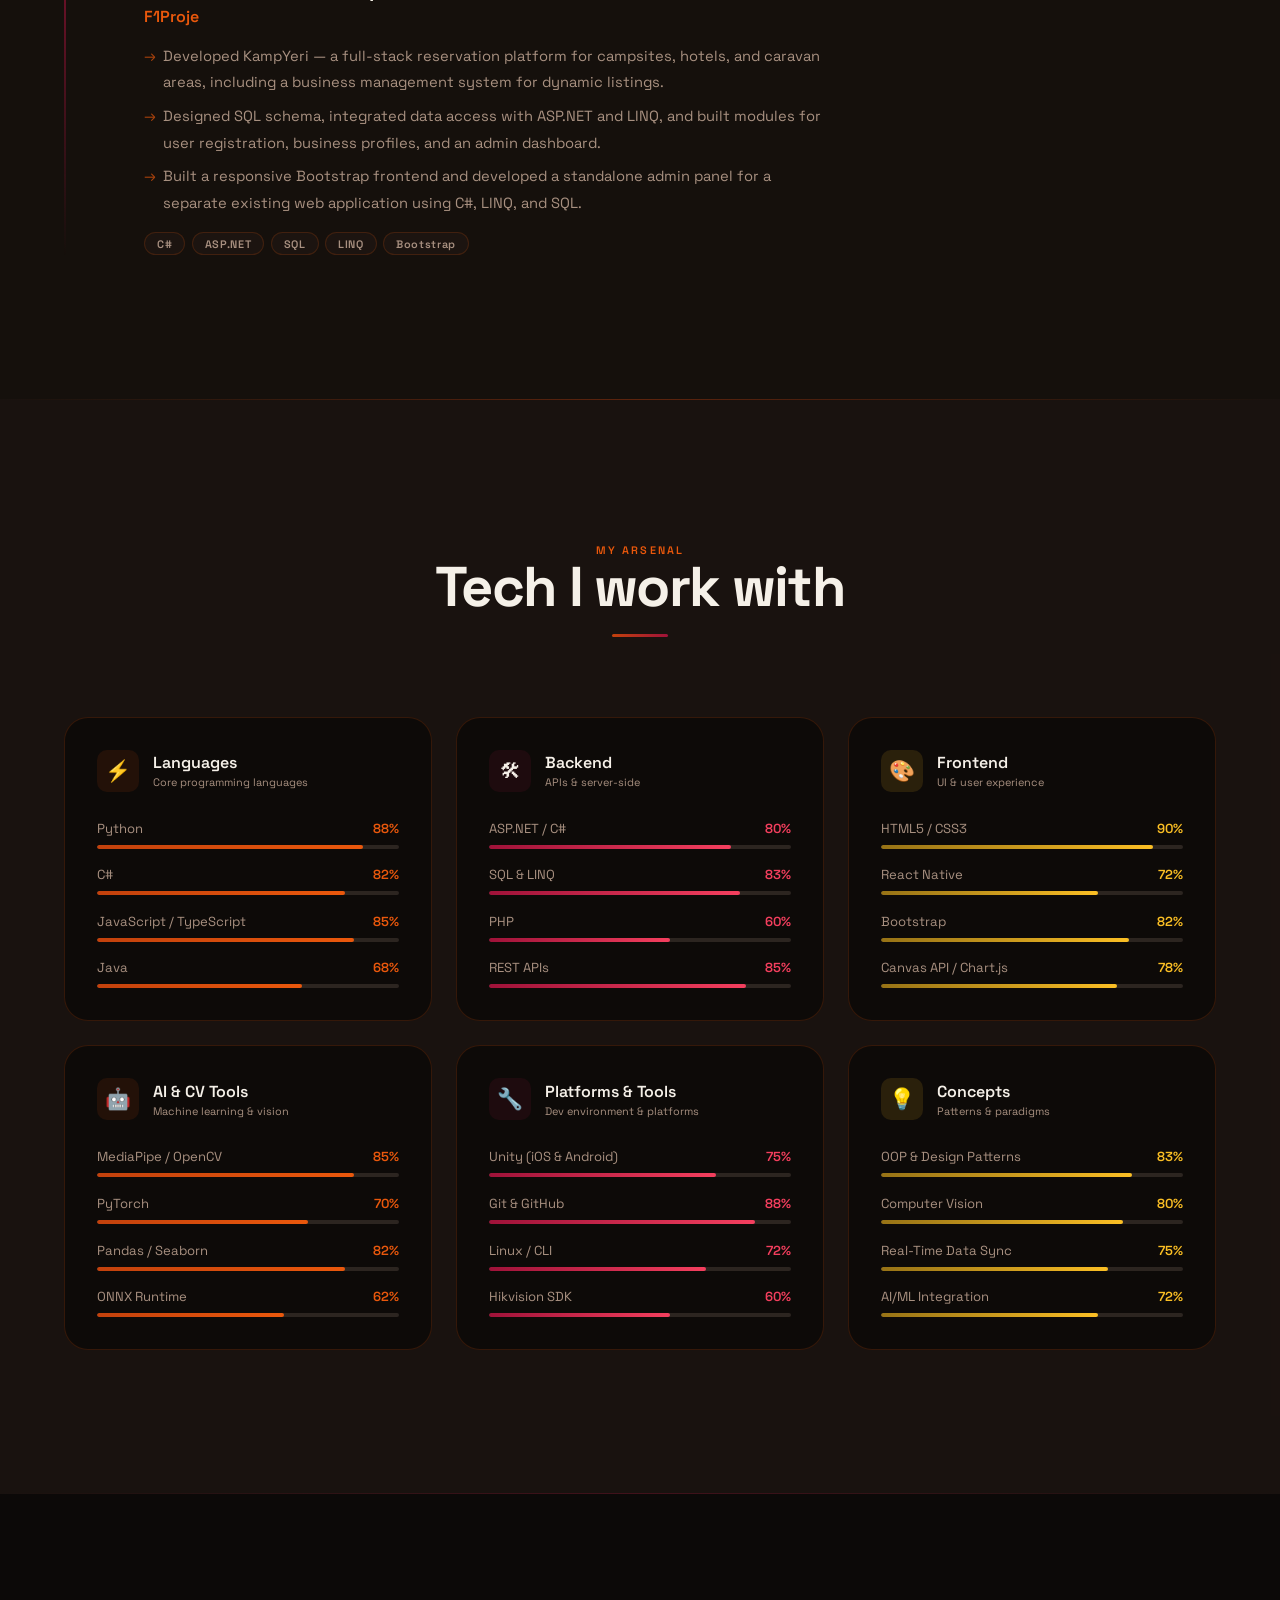
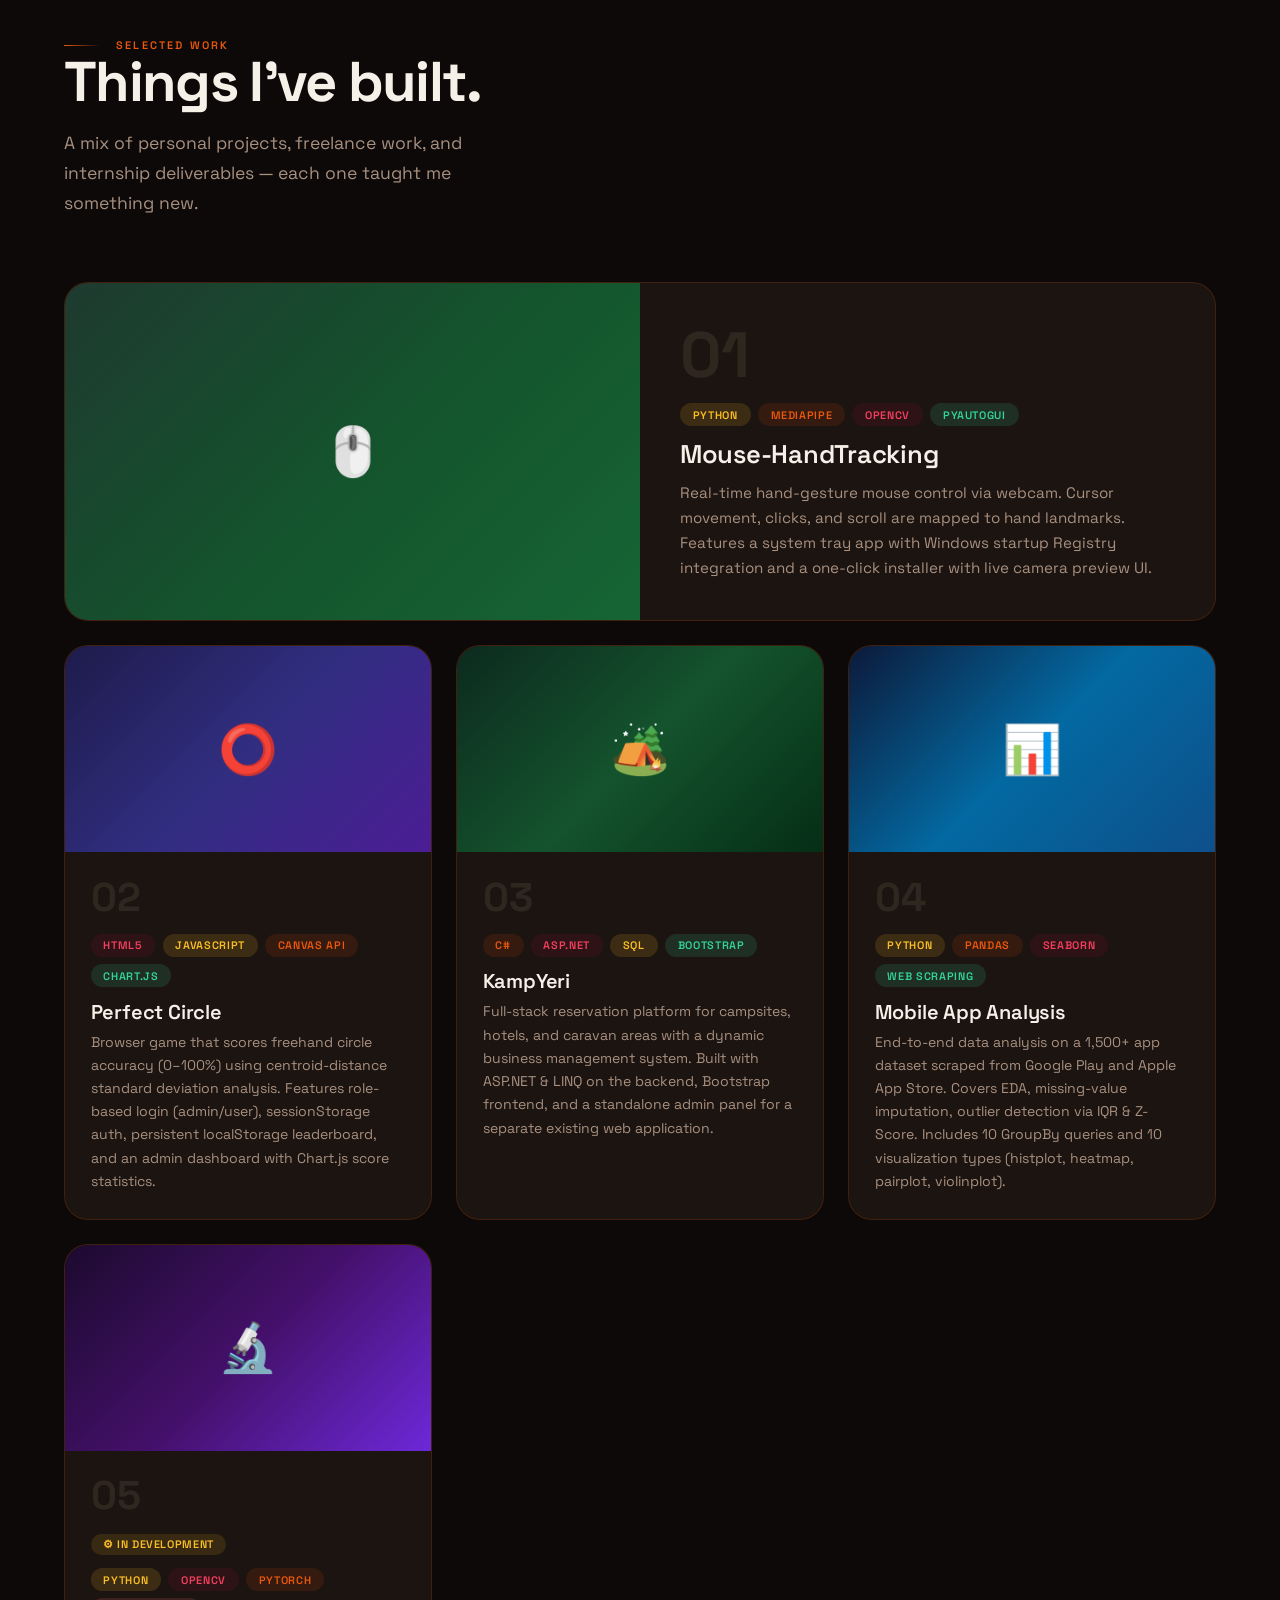
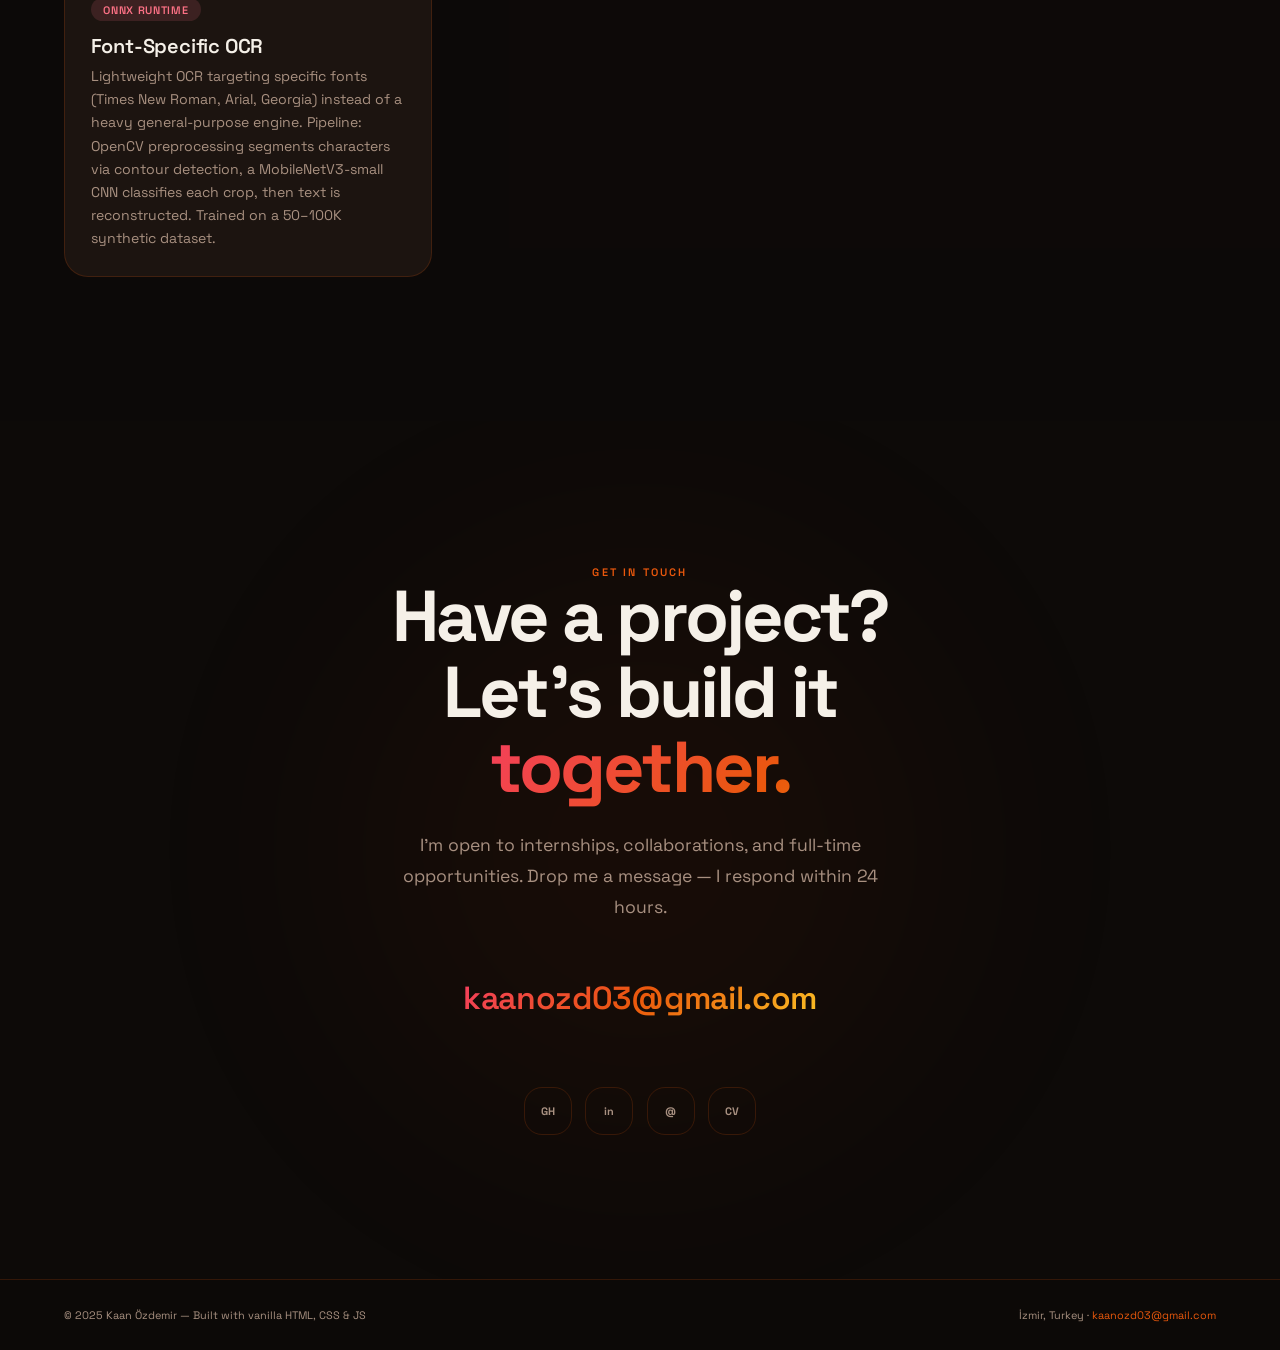
==== commit 63671ba3: "detay ekleme:mail,projeler,cv,dil" ====
--- a/index.html
+++ b/index.html
@@ -64,12 +64,22 @@
   <a href="#hero" class="logo">K.</a>
   <div class="nav-right">
     <ul class="nav-links">
-      <li><a href="#about">About</a></li>
-      <li><a href="#experience">Experience</a></li>
-      <li><a href="#skills">Skills</a></li>
-      <li><a href="#projects">Work</a></li>
-      <li><a href="#contact">Contact</a></li>
+      <li><a href="#about"      data-i18n="nav.about">About</a></li>
+      <li><a href="#experience" data-i18n="nav.experience">Experience</a></li>
+      <li><a href="#skills"     data-i18n="nav.skills">Skills</a></li>
+      <li><a href="#projects"   data-i18n="nav.work">Work</a></li>
+      <li><a href="#contact"    data-i18n="nav.contact">Contact</a></li>
     </ul>
+
+    <!-- Language switcher -->
+    <div class="lang-switcher" id="lang-switcher">
+      <button class="lang-btn" id="lang-switcher-btn" aria-haspopup="true" aria-expanded="false">EN</button>
+      <ul class="lang-menu" role="menu">
+        <li><a href="#" data-lang="en" role="menuitem">🇬🇧 English</a></li>
+        <li><a href="#" data-lang="tr" role="menuitem">🇹🇷 Türkçe</a></li>
+      </ul>
+    </div>
+
     <button class="ttog" id="ttog" aria-label="Toggle theme">☀️</button>
   </div>
 </nav>
@@ -85,28 +95,28 @@
 
   <div class="hero-content">
     <div class="hero-badge">
-      <span class="bdot"></span>Available for opportunities
+      <span class="bdot"></span><span data-i18n="hero.badge">Available for opportunities</span>
     </div>
     <h1 class="hero-name">
-      Hi, I'm<br>
+      <span data-i18n="hero.greeting">Hi, I'm</span><br>
       <span class="gtxt">Kaan Özdemir.</span>
     </h1>
     <div class="hero-role">
       I build <span class="twt" id="tw"></span><span class="cblink"></span>
     </div>
-    <p class="hero-desc">
+    <p class="hero-desc" data-i18n="hero.desc">
       Computer Programming student at İzmir University of Economics — building
       full-stack platforms, AI/CV tools, and mobile games. I care about writing
       clean code that solves real problems.
     </p>
     <div class="hero-ctas">
-      <a href="#projects" class="btn btn--primary">View my work ↓</a>
-      <a href="#contact"  class="btn btn--ghost">Let's talk →</a>
+      <a href="#projects" class="btn btn--primary" data-i18n="hero.cta.work">View my work ↓</a>
+      <a href="#contact"  class="btn btn--ghost"   data-i18n="hero.cta.talk">Let's talk →</a>
     </div>
   </div>
 
   <div class="scr-hint">
-    <span>Scroll</span>
+    <span data-i18n="hero.scroll">Scroll</span>
     <div class="scr-mouse"><div class="scr-wheel"></div></div>
   </div>
 </section>
@@ -134,17 +144,17 @@
 
     <!-- Text side -->
     <div class="about-txt">
-      <div class="eyebrow rv">About me</div>
-      <h2 class="sec-title rv">Building software that actually works.</h2>
+      <div class="eyebrow rv" data-i18n="about.eyebrow">About me</div>
+      <h2 class="sec-title rv" data-i18n="about.title">Building software that actually works.</h2>
       <div class="aline rv"></div>
 
-      <p class="rv">
+      <p class="rv" data-i18n="about.p1">
         I'm a Computer Programming student at İzmir University of Economics with a
         hands-on mindset. I've shipped production-ready software through internships
         and personal projects — ranging from AI-integrated chatbots to full-stack
         reservation platforms and computer-vision tools.
       </p>
-      <p class="rv">
+      <p class="rv" data-i18n="about.p2">
         I speak Turkish (native), English (B2), and French (B1). When I'm not
         coding I'm probably designing a new game mechanic in Unity or optimising
         a dataset pipeline.
@@ -152,16 +162,16 @@
 
       <!-- Stat cards -->
       <div class="stat-grid">
-        <div class="stat-card rv d1"><div class="sn">3+</div><div class="sl">Professional roles</div></div>
-        <div class="stat-card rv d2"><div class="sn">5+</div><div class="sl">Projects shipped</div></div>
-        <div class="stat-card rv d1"><div class="sn">10+</div><div class="sl">Technologies</div></div>
-        <div class="stat-card rv d2"><div class="sn">3</div><div class="sl">Languages spoken</div></div>
+        <div class="stat-card rv d1"><div class="sn">3+</div><div class="sl" data-i18n="about.stat.roles">Professional roles</div></div>
+        <div class="stat-card rv d2"><div class="sn">5+</div><div class="sl" data-i18n="about.stat.projects">Projects shipped</div></div>
+        <div class="stat-card rv d1"><div class="sn">10+</div><div class="sl" data-i18n="about.stat.tech">Technologies</div></div>
+        <div class="stat-card rv d2"><div class="sn">3</div><div class="sl" data-i18n="about.stat.langs">Languages spoken</div></div>
       </div>
 
       <!-- Education & Languages -->
       <div class="about-cols rv">
         <div>
-          <div class="about-col-title">Education</div>
+          <div class="about-col-title" data-i18n="about.edu.title">Education</div>
           <div class="info-row">
             <div class="info-dot"></div>
             <div>
@@ -178,7 +188,7 @@
           </div>
         </div>
         <div>
-          <div class="about-col-title">Languages</div>
+          <div class="about-col-title" data-i18n="about.lang.title">Languages</div>
           <div class="info-row">
             <div class="info-dot"></div>
             <div>
@@ -204,7 +214,15 @@
       </div>
 
       <div class="rv" style="margin-top:2rem">
-        <a href="Kaan_Ozdemir_CV.pdf" target="_blank" class="btn btn--primary">Download CV ↓</a>
+        <div class="cv-dropdown" id="cv-dropdown">
+          <button class="btn btn--primary cv-dropdown-btn" data-i18n="about.cv" aria-expanded="false" aria-haspopup="true">
+            Download CV ↓
+          </button>
+          <ul class="cv-dropdown-menu" role="menu">
+            <li><a href="Kaan_Ozdemir_CV_En.pdf" target="_blank" rel="noopener" role="menuitem" data-i18n="cv.en">In English</a></li>
+            <li><a href="Kaan_Ozdemir_CV_TR.pdf" target="_blank" rel="noopener" role="menuitem" data-i18n="cv.tr">Türkçe</a></li>
+          </ul>
+        </div>
       </div>
     </div>
   </div>
@@ -214,8 +232,8 @@
      EXPERIENCE
 ════════════════════════════════════════════ -->
 <section id="experience">
-  <div class="eyebrow rv">Career</div>
-  <h2 class="sec-title rv">Experience</h2>
+  <div class="eyebrow rv" data-i18n="exp.eyebrow">Career</div>
+  <h2 class="sec-title rv" data-i18n="exp.title">Experience</h2>
   <div class="aline rv"></div>
 
   <div class="tl-wrap" style="max-width:760px">
@@ -230,8 +248,8 @@
 ════════════════════════════════════════════ -->
 <section id="skills">
   <div class="sk-header">
-    <div class="eyebrow rv">My arsenal</div>
-    <h2 class="sec-title rv">Tech I work with</h2>
+    <div class="eyebrow rv" data-i18n="skills.eyebrow">My arsenal</div>
+    <h2 class="sec-title rv" data-i18n="skills.title">Tech I work with</h2>
     <div class="aline rv"></div>
   </div>
   <!-- Cards injected by skills-loader.js -->
@@ -242,9 +260,9 @@
      PROJECTS
 ════════════════════════════════════════════ -->
 <section id="projects">
-  <div class="eyebrow rv">Selected work</div>
-  <h2 class="sec-title rv">Things I've built.</h2>
-  <p class="proj-sub rv">
+  <div class="eyebrow rv" data-i18n="projects.eyebrow">Selected work</div>
+  <h2 class="sec-title rv" data-i18n="projects.title">Things I've built.</h2>
+  <p class="proj-sub rv" data-i18n="projects.sub">
     A mix of personal projects, freelance work, and internship deliverables —
     each one taught me something new.
   </p>
@@ -257,23 +275,29 @@
 ════════════════════════════════════════════ -->
 <section id="contact">
   <div class="c-orb"></div>
-  <div class="eyebrow c-label rv">Get in touch</div>
-  <h2 class="c-head rv">
+  <div class="eyebrow c-label rv" data-i18n="contact.eyebrow">Get in touch</div>
+  <h2 class="c-head rv" data-i18n-html="contact.title">
     Have a project?<br>Let's build it <span class="gtxt">together.</span>
   </h2>
-  <p class="c-sub rv">
+  <p class="c-sub rv" data-i18n="contact.sub">
     I'm open to internships, collaborations, and full-time opportunities.
     Drop me a message — I respond within 24 hours.
   </p>
-  <a href="mailto:kaanozdemir003@gmail.com" class="c-email rv">
-    kaanozdemir003@gmail.com
+  <a href="mailto:kaanozd03@gmail.com" class="c-email rv">
+    kaanozd03@gmail.com
   </a><br><br>
 
   <div class="socials rv">
     <a href="https://github.com/Kozdemir03" target="_blank" rel="noopener" class="soc" title="GitHub">GH</a>
     <a href="https://linkedin.com/in/kaan-ozdemir-540637389" target="_blank" rel="noopener" class="soc" title="LinkedIn">in</a>
-    <a href="mailto:kaanozdemir003@gmail.com" class="soc" title="Email">@</a>
-    <a href="Kaan_Ozdemir_CV.pdf" target="_blank" class="soc" title="Download CV">CV</a>
+    <a href="mailto:kaanozd03@gmail.com" class="soc" title="Email">@</a>
+    <div class="cv-dropdown cv-dropdown--soc" id="cv-dropdown-soc">
+      <button class="soc cv-dropdown-btn" title="Download CV" aria-expanded="false" aria-haspopup="true">CV</button>
+      <ul class="cv-dropdown-menu" role="menu">
+        <li><a href="Kaan_Ozdemir_CV_En.pdf" target="_blank" rel="noopener" role="menuitem" data-i18n="cv.en">In English</a></li>
+        <li><a href="Kaan_Ozdemir_CV_TR.pdf" target="_blank" rel="noopener" role="menuitem" data-i18n="cv.tr">Türkçe</a></li>
+      </ul>
+    </div>
   </div>
 </section>
 
@@ -281,8 +305,8 @@
      FOOTER
 ════════════════════════════════════════════ -->
 <footer class="site-footer">
-  <span>© 2025 Kaan Özdemir — Built with vanilla HTML, CSS &amp; JS</span>
-  <span>İzmir, Turkey · <a href="mailto:kaanozdemir003@gmail.com">kaanozdemir003@gmail.com</a></span>
+  <span data-i18n="footer.copy">© 2025 Kaan Özdemir — Built with vanilla HTML, CSS &amp; JS</span>
+  <span><span data-i18n="footer.location">İzmir, Turkey</span> · <a href="mailto:kaanozd03@gmail.com">kaanozd03@gmail.com</a></span>
 </footer>
 
 <!-- JS — ES modules (no build step required) -->
--- a/assets/css/components/navbar.css
+++ b/assets/css/components/navbar.css
@@ -78,6 +78,109 @@
   transform: scale(1.1) rotate(15deg);
 }
 
+/* ── Language switcher ───────────────────── */
+.lang-switcher {
+  position: relative;
+}
+.lang-btn {
+  height: 34px;
+  padding: 0 .75rem;
+  border-radius: 8px;
+  border: 1px solid var(--border);
+  background: var(--surface);
+  color: var(--muted);
+  font-size: var(--fs-xs);
+  font-weight: 600;
+  letter-spacing: .08em;
+  cursor: none;
+  transition: background var(--tr-slow), border-color var(--tr-slow), color var(--tr-base);
+  white-space: nowrap;
+}
+.lang-btn:hover {
+  border-color: var(--border-h);
+  background: var(--surface2);
+  color: var(--text);
+}
+.lang-menu {
+  position: absolute;
+  top: calc(100% + .5rem);
+  right: 0;
+  min-width: 130px;
+  background: var(--surface2);
+  border: 1px solid var(--border);
+  border-radius: 10px;
+  padding: .4rem 0;
+  list-style: none;
+  opacity: 0;
+  visibility: hidden;
+  transform: translateY(-6px);
+  transition: opacity .2s, transform .2s, visibility .2s;
+  z-index: calc(var(--z-nav) + 1);
+  box-shadow: 0 8px 24px rgba(0,0,0,.25);
+}
+.lang-switcher.open .lang-menu {
+  opacity: 1;
+  visibility: visible;
+  transform: translateY(0);
+}
+.lang-menu a {
+  display: block;
+  padding: .5rem 1rem;
+  color: var(--muted);
+  font-size: var(--fs-xs);
+  font-weight: 500;
+  transition: color .15s, background .15s;
+}
+.lang-menu a:hover {
+  color: var(--text);
+  background: color-mix(in srgb, var(--accent-l) 10%, transparent);
+}
+
+/* ── CV dropdown ─────────────────────────── */
+.cv-dropdown {
+  position: relative;
+  display: inline-block;
+}
+.cv-dropdown-menu {
+  position: absolute;
+  top: calc(100% + .5rem);
+  left: 0;
+  min-width: 160px;
+  background: var(--surface2);
+  border: 1px solid var(--border);
+  border-radius: 10px;
+  padding: .4rem 0;
+  list-style: none;
+  opacity: 0;
+  visibility: hidden;
+  transform: translateY(-6px);
+  transition: opacity .2s, transform .2s, visibility .2s;
+  z-index: 200;
+  box-shadow: 0 8px 24px rgba(0,0,0,.25);
+}
+.cv-dropdown.open .cv-dropdown-menu {
+  opacity: 1;
+  visibility: visible;
+  transform: translateY(0);
+}
+.cv-dropdown-menu a {
+  display: block;
+  padding: .55rem 1.1rem;
+  color: var(--muted);
+  font-size: var(--fs-sm);
+  font-weight: 500;
+  transition: color .15s, background .15s;
+}
+.cv-dropdown-menu a:hover {
+  color: var(--text);
+  background: color-mix(in srgb, var(--accent-l) 10%, transparent);
+}
+/* Soc variant — right-align */
+.cv-dropdown--soc .cv-dropdown-menu {
+  left: auto;
+  right: 0;
+}
+
 @media (max-width: 680px) {
   .nav-links { gap: 1.2rem; }
   .navbar { padding: 1rem 4%; }
